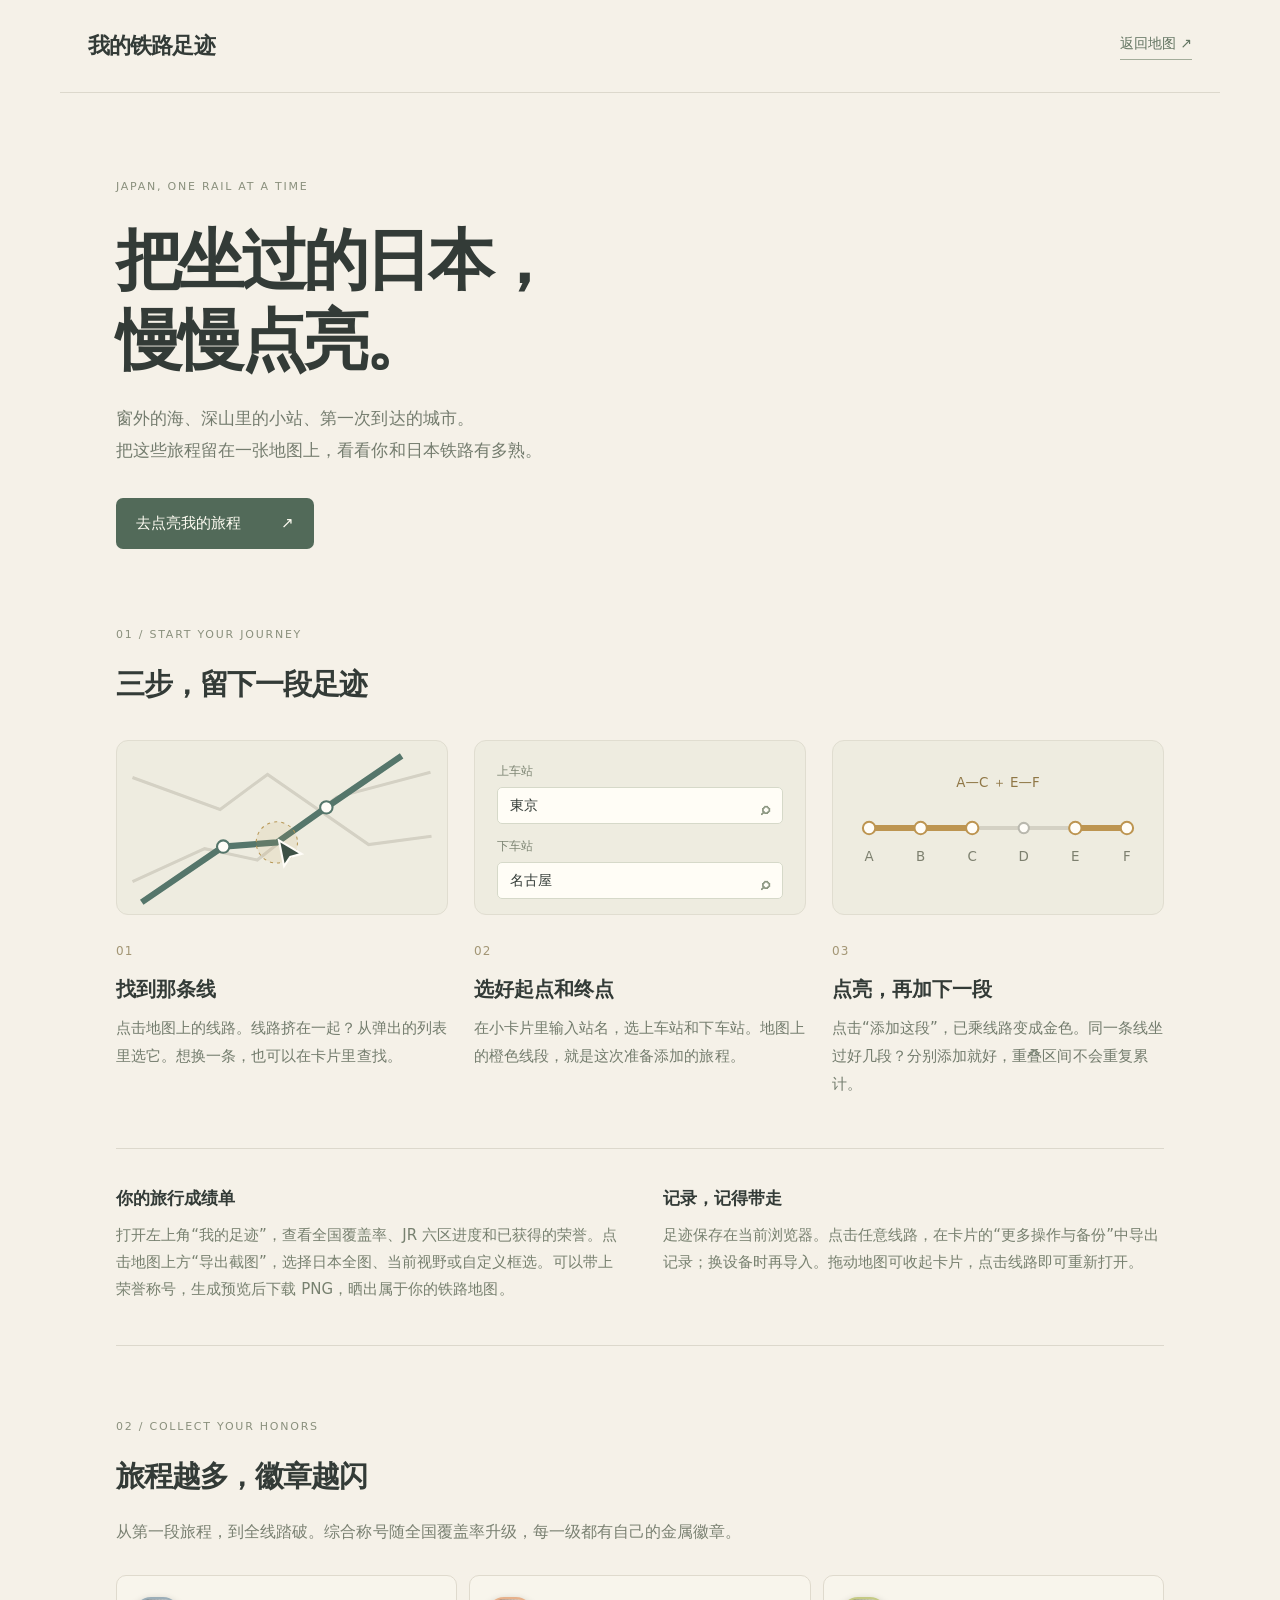
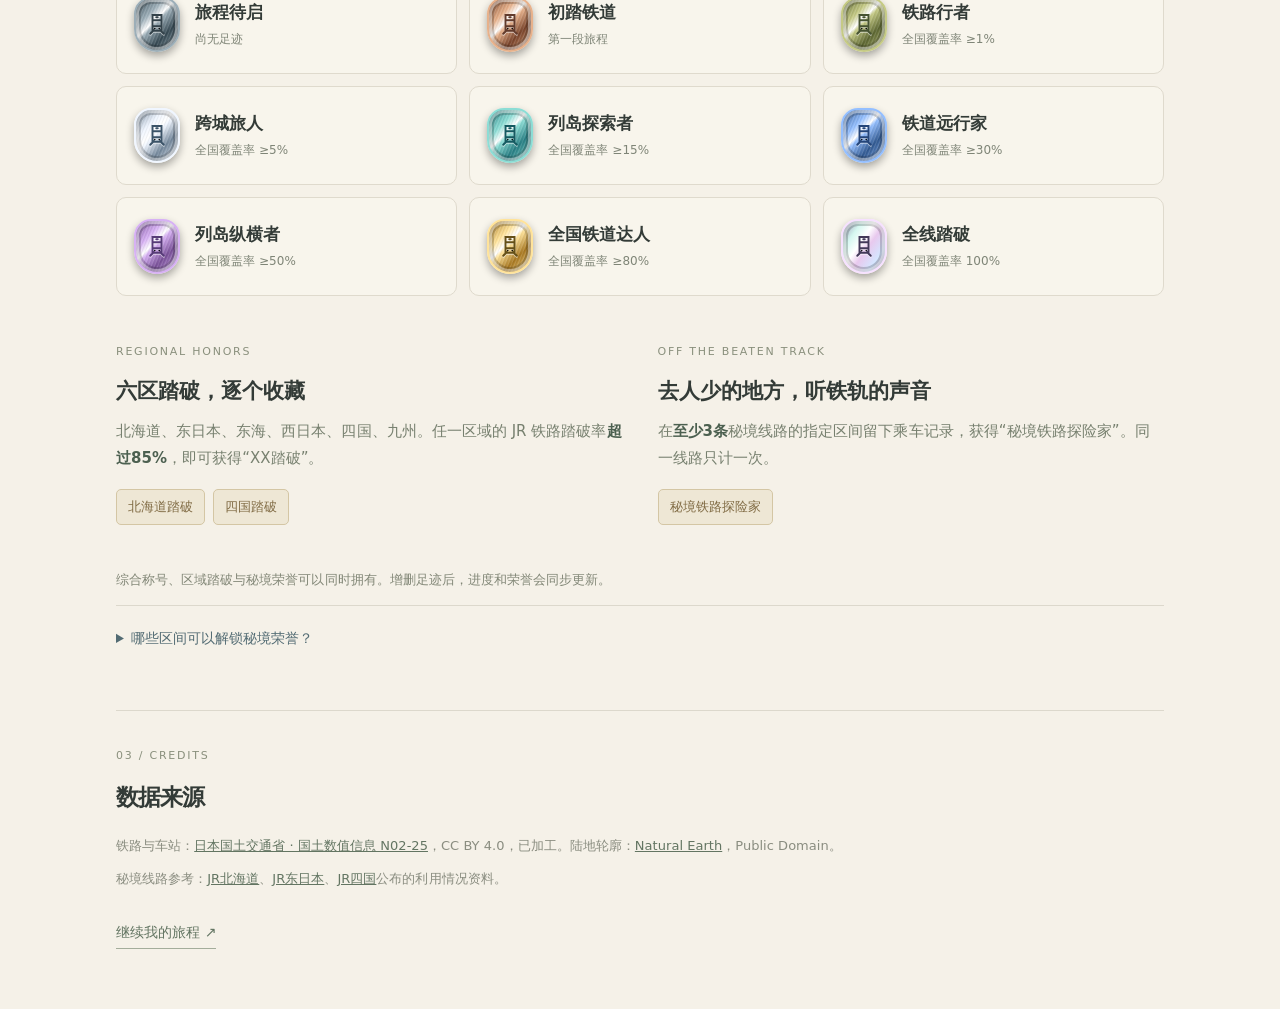
==== guide.html @ 33109a73 "Publish Japan Rail Atlas for GitHub Pages" ====
<!doctype html><html lang="zh-CN"><head><meta http-equiv="Content-Security-Policy" content="default-src 'self'; script-src 'self'; style-src 'self' 'unsafe-inline'; img-src 'self' data: blob:; connect-src 'self'; object-src 'none'; base-uri 'self'; form-action 'none'"><meta name="referrer" content="strict-origin-when-cross-origin"><meta charset="utf-8"><meta name="viewport" content="width=device-width,initial-scale=1"><meta name="description" content="点亮日本铁路旅程，收藏自己的铁路足迹与旅行荣誉。"><title>操作指南 · 我的铁路足迹</title><link rel="stylesheet" href="style.css"><link rel="stylesheet" href="honors.css"><link rel="stylesheet" href="guide.css"><link rel="stylesheet" href="polish.css"></head><body>
<header><a class="guide-brand" href="index.html">我的铁路足迹</a><a class="back-map" href="index.html">返回地图 ↗</a></header>
<main><section class="intro"><span class="eyebrow">JAPAN, ONE RAIL AT A TIME</span><h1>把坐过的日本，<br>慢慢点亮。</h1><p>窗外的海、深山里的小站、第一次到达的城市。<br>把这些旅程留在一张地图上，看看你和日本铁路有多熟。</p><a class="start-link" href="index.html">去点亮我的旅程 <span>↗</span></a></section>
<section class="steps-section" aria-labelledby="steps-title"><div class="section-heading"><span>01 / START YOUR JOURNEY</span><h2 id="steps-title">三步，留下一段足迹</h2></div><div class="steps">
<article><div class="diagram"><svg viewBox="0 0 320 165" role="img" aria-label="点击地图上的线路示意"><path d="M15 135L85 103 136 114 213 53 304 29M15 34L100 65 146 31 244 99 305 91" fill="none" stroke="#d4d1c4" stroke-width="3"/><path d="M24 155L103 101 155 97 203 63 276 13" fill="none" stroke="#55766b" stroke-width="6"/><g fill="#fffdf8" stroke="#55766b" stroke-width="2"><circle cx="103" cy="101" r="6"/><circle cx="203" cy="63" r="6"/></g><circle cx="155" cy="97" r="20" fill="#c5a05a20" stroke="#b79755" stroke-dasharray="3 4"/><path d="M157 95l5 25 6-9 11-3z" fill="#3d5146" stroke="#fffdf8" stroke-width="2"/></svg></div><span class="step-number">01</span><h3>找到那条线</h3><p>点击地图上的线路。线路挤在一起？从弹出的列表里选它。想换一条，也可以在卡片里查找。</p></article>
<article><div class="diagram station-demo"><span>上车站</span><div>東京 <b>⌕</b></div><span>下车站</span><div>名古屋 <b>⌕</b></div></div><span class="step-number">02</span><h3>选好起点和终点</h3><p>在小卡片里输入站名，选上车站和下车站。地图上的橙色线段，就是这次准备添加的旅程。</p></article>
<article><div class="diagram"><svg viewBox="0 0 320 165" role="img" aria-label="多个不连续区间可以分别点亮"><path d="M35 83H285" stroke="#d4d1c4" stroke-width="4"/><path d="M35 83H135M235 83H285" stroke="#bd9551" stroke-width="6"/><g fill="#fffdf8" stroke="#bd9551" stroke-width="2"><circle cx="35" cy="83" r="6"/><circle cx="85" cy="83" r="6"/><circle cx="135" cy="83" r="6"/><circle cx="235" cy="83" r="6"/><circle cx="285" cy="83" r="6"/></g><circle cx="185" cy="83" r="5" fill="#fffdf8" stroke="#b9b8ae" stroke-width="2"/><g fill="#7d806f" font-size="13" text-anchor="middle"><text x="35" y="115">A</text><text x="85" y="115">B</text><text x="135" y="115">C</text><text x="185" y="115">D</text><text x="235" y="115">E</text><text x="285" y="115">F</text></g><text x="160" y="43" text-anchor="middle" fill="#8f7746" font-size="13">A—C ＋ E—F</text></svg></div><span class="step-number">03</span><h3>点亮，再加下一段</h3><p>点击“添加这段”，已乘线路变成金色。同一条线坐过好几段？分别添加就好，重叠区间不会重复累计。</p></article>
</div></section>
<section class="tips"><div><h3>你的旅行成绩单</h3><p>打开左上角“我的足迹”，查看全国覆盖率、JR 六区进度和已获得的荣誉。点击地图上方“导出截图”，选择日本全图、当前视野或自定义框选。可以带上荣誉称号，生成预览后下载 PNG，晒出属于你的铁路地图。</p></div><div><h3>记录，记得带走</h3><p>足迹保存在当前浏览器。点击任意线路，在卡片的“更多操作与备份”中导出记录；换设备时再导入。拖动地图可收起卡片，点击线路即可重新打开。</p></div></section>
<section class="honors-section"><div class="section-heading"><span>02 / COLLECT YOUR HONORS</span><h2>旅程越多，徽章越闪</h2><p>从第一段旅程，到全线踏破。综合称号随全国覆盖率升级，每一级都有自己的金属徽章。</p></div><div id="honor-grid"></div><div class="extra-rules"><article><span class="small-label">REGIONAL HONORS</span><h3>六区踏破，逐个收藏</h3><p>北海道、东日本、东海、西日本、四国、九州。任一区域的 JR 铁路踏破率<strong>超过85%</strong>，即可获得“XX踏破”。</p><div class="example-badges"><span>北海道踏破</span><span>四国踏破</span></div></article><article><span class="small-label">OFF THE BEATEN TRACK</span><h3>去人少的地方，听铁轨的声音</h3><p>在<strong>至少3条</strong>秘境线路的指定区间留下乘车记录，获得“秘境铁路探险家”。同一线路只计一次。</p><div class="example-badges"><span>秘境铁路探险家</span></div></article></div><p class="honor-note">综合称号、区域踏破与秘境荣誉可以同时拥有。增删足迹后，进度和荣誉会同步更新。</p><details class="secret-guide"><summary>哪些区间可以解锁秘境荣誉？</summary><ul id="guide-secret-lines"></ul></details></section>
<footer><div class="section-heading"><span>03 / CREDITS</span><h2>数据来源</h2></div><p>铁路与车站：<a href="https://nlftp.mlit.go.jp/ksj/gml/datalist/KsjTmplt-N02-2025.html">日本国土交通省 · 国土数值信息 N02-25</a>，CC BY 4.0，已加工。陆地轮廓：<a href="https://www.naturalearthdata.com/">Natural Earth</a>，Public Domain。</p><p>秘境线路参考：<a href="https://www.jrhokkaido.co.jp/corporate/region/pdf/jyoukyou/transition.pdf">JR北海道</a>、<a href="https://www.jreast.co.jp/press/2025/20251027_ho01.pdf">JR东日本</a>、<a href="https://www.jr-shikoku.co.jp/04_company/disclose/pdf/average/2024.pdf">JR四国</a>公布的利用情况资料。</p><a class="back-map" href="index.html">继续我的旅程 ↗</a></footer></main><script src="secret-lines.js"></script><script src="honors.js"></script><script src="guide.js"></script></body></html>
---- style.css ----
[hidden]{display:none!important}*{box-sizing:border-box}body{margin:0;color:#173a43;background:#edf3f4;font:16px/1.55 system-ui,"Microsoft YaHei",sans-serif}header{padding:18px 26px;background:#103d49;color:white;display:flex;align-items:center;justify-content:space-between;gap:16px}h1{font-size:24px;font-weight:500;margin:4px 0}.brand{font-size:12px;letter-spacing:.14em;color:#c5dbde}.edition{font-size:14px;color:#c5dbde}main{display:grid;grid-template-columns:340px minmax(0,1fr)}aside{background:white;padding:22px;max-height:calc(100dvh - 145px);overflow:auto}h2{font-size:23px;margin:14px 0 4px}h3{font-size:17px}p{margin:8px 0;font-size:14px}label{display:block;font-size:14px;margin:14px 0 5px}select,input[type=search]{width:100%;font:inherit;padding:10px;border:1px solid #b8cbd0;border-radius:6px;background:white;color:inherit}button{font:inherit;font-size:14px;padding:10px 12px;cursor:pointer;border:1px solid #b8cbd0;border-radius:6px;background:white;color:#173a43}button:hover{background:#edf6f7}button:focus-visible,input:focus-visible,select:focus-visible{outline:3px solid #dd9c2e;outline-offset:2px}button:disabled{opacity:.45;cursor:default}.primary{background:#126a7b;color:white}.primary:hover{background:#0e5260}.actions{display:flex;flex-wrap:wrap;gap:7px}.stats{padding-bottom:20px;border-bottom:1px solid #d4e0e3;margin-bottom:20px}.stats>span{font-size:14px}.stats strong{display:block;font-size:46px;font-weight:500;letter-spacing:-.04em}.stats progress{display:block;width:100%;height:8px;accent-color:#b97a0c}.award{display:inline-block;background:#fff1d2;color:#6c4600;padding:5px 13px;margin:12px 0 0;border-radius:20px;font-weight:600}.muted,details{color:#526b73;font-size:14px}details{margin:14px 0}summary{cursor:pointer}.check{display:flex;align-items:center;gap:8px}.check input{width:18px;height:18px}#section-panel{border-left:3px solid #d4992b;padding-left:12px}.backup{border-top:1px solid #d4e0e3;margin-top:20px}#notice{color:#914300;overflow-wrap:anywhere}.map-area{min-width:0;background:#dfedf1;position:relative}.map-area nav{display:flex;gap:7px;padding:12px;flex-wrap:wrap}#mapwrap{height:calc(100dvh - 200px);min-height:470px;position:relative;overflow:hidden}svg{width:100%;height:100%;touch-action:none}#hover{position:absolute;top:5px;left:18px;right:18px;background:#fffffff0;padding:9px 12px;border-radius:6px;font-size:14px;pointer-events:none}.legend{position:absolute;bottom:12px;left:18px;right:18px;display:flex;gap:18px;background:#fffffff0;padding:8px 12px;font-size:14px;pointer-events:none}.gold{color:#a76800}.land{fill:#f6f8f4;stroke:#c0d2d1;stroke-width:.7}.route{fill:none;stroke:#527f84;stroke-width:1.3;vector-effect:non-scaling-stroke;pointer-events:none}.fast{stroke:#087a98;stroke-width:4}.core{fill:none;stroke:white;stroke-width:1.1;stroke-dasharray:5 4;vector-effect:non-scaling-stroke;pointer-events:none}.selected{fill:none;stroke:#046f87;stroke-width:4;vector-effect:non-scaling-stroke;pointer-events:none}.travel{fill:none;stroke:#d69a28;stroke-width:5;vector-effect:non-scaling-stroke;pointer-events:none}.hit,.section-hit{fill:none;stroke:transparent;stroke-width:12;vector-effect:non-scaling-stroke;cursor:pointer}.section-hit:hover{stroke:#e76a39;stroke-width:5}.station{fill:white;stroke:#126a7b;stroke-width:1.5}.station-label{font-size:12px;fill:#173a43;stroke:#f6f8f4;stroke-width:3;paint-order:stroke;pointer-events:none}footer{padding:12px 24px;font-size:12px}a{color:#086d85}#import-preview{background:#edf6f7;padding:10px;margin-top:10px}@media(max-width:760px){header{padding:14px;display:block}.edition{display:block}main{display:flex;flex-direction:column}.map-area{order:-1}#mapwrap{height:52dvh;min-height:330px}aside{max-height:none;padding:18px}.stats strong{font-size:38px}footer{padding:12px 18px}.legend{gap:10px;font-size:12px}}

/* Journey-focused release */
.route:not(.fast){stroke:#a9b1b6;stroke-width:1.6}.hit{stroke-width:24}.stats{background:linear-gradient(135deg,#103d49,#146376);color:#fff;padding:22px;border-radius:14px}.stats strong{font-size:64px;font-weight:850;line-height:1.15;letter-spacing:-.055em;margin:8px 0}.stats .award{font-size:26px;font-weight:850;background:#ffd16a;color:#493000;padding:8px 18px;border-radius:8px}.stats p,.stats details{color:#deedf0}.stats>span{font-weight:600}.stats details{font-size:13px}.journey{padding:15px 0;border-bottom:1px solid #d4e0e3;margin-bottom:16px}.journey h3{margin:4px 0}.journey-preview{fill:none;stroke:#ef7739;stroke-width:6;vector-effect:non-scaling-stroke;pointer-events:none}.city-layer{pointer-events:none}.city-label{font:600 12px system-ui;fill:#4a535a;stroke:#fff;stroke-width:3.5;paint-order:stroke}.city-dot{fill:#596d77;stroke:white;stroke-width:1}.city-leader{stroke:#758c97;stroke-width:.7;opacity:.65}#nearby{position:absolute;z-index:4;top:52px;left:18px;max-width:360px;max-height:270px;overflow:auto;padding:12px;background:#fff;border:1px solid #a8c0c8;border-radius:8px;box-shadow:0 5px 20px #173a4328}#nearby button{display:block;width:100%;text-align:left;margin:4px 0}#nearby p{margin:0 0 5px}.stats progress{margin:12px 0}@media(max-width:760px){.stats strong{font-size:58px}.stats .award{font-size:26px}} 

.legend span:first-child{color:#8c999f}.legend span:nth-child(2){color:#087a98}

#toggle-cities{margin-left:auto;white-space:nowrap}#toggle-cities[aria-pressed="false"]{background:#edf3f4;color:#60747b}.trip-row{padding:10px 0;border-bottom:1px solid #d4e0e3;display:flex;align-items:center;gap:8px}.trip-row .trip-preview{flex:1;text-align:left;border:0;background:#edf6f7}.trip-row .trip-remove{color:#8f3d1f}.trip-row small{display:block;font-size:12px}.trip-empty{color:#63777e;font-size:14px}#journey-list h4{margin:18px 0 5px;font-size:15px}

.hoverbar{position:absolute;top:5px;left:18px;right:18px;display:flex;align-items:center;gap:10px;background:#fffffff0;border-radius:6px;padding:6px 9px}.hoverbar #hover{position:static;flex:1;padding:0;background:none;min-width:0}.hoverbar button{flex-shrink:0;padding:6px 10px}input:disabled{opacity:.5}
---- honors.css ----
body{--rank-dark:#33424a;--rank-page:#edf1f3;--rank-light:#9caeb8;--rank-shade:#354852;background:var(--rank-page)}
header{background:var(--rank-dark)}.brand,.edition{color:#fff;opacity:.82}.map-area{background:var(--rank-page)}aside{background:linear-gradient(var(--rank-page),#fff 850px)}
.stats{background:linear-gradient(135deg,var(--rank-dark),#172832);border:1px solid var(--rank-shade);box-shadow:0 9px 24px #18313a18}.stats .award{background:none;color:white;padding:0;margin:0;font-size:24px;line-height:1.35;border-radius:0}.rank-heading{display:flex;align-items:center;gap:12px;margin:18px 0 12px}.rank-heading>div{min-width:0}.rank-heading small{display:block;color:#e8ecf1;margin-top:5px;font-size:11px;letter-spacing:.06em}
.rank-medal{flex:0 0 58px;width:58px;height:66px;display:grid;place-items:center;position:relative;color:var(--rank-dark);border:2px solid var(--rank-light);border-radius:17px 17px 23px 23px;background:repeating-linear-gradient(112deg,#ffffff00 0px,#ffffff22 1px,#0000000d 2px,#ffffff00 3px),linear-gradient(135deg,var(--rank-shade) 0%,var(--rank-light) 30%,#fff 43%,var(--rank-light) 48%,var(--rank-shade) 70%,var(--rank-light) 100%);box-shadow:inset 0 0 0 3px #ffffff66,inset 0 0 0 5px #00000030,0 4px 8px #0005}.rank-medal svg{width:36px;height:36px;filter:drop-shadow(0 1px 0 #fff9)}[data-rank=complete] .rank-medal{background:linear-gradient(125deg,#938bad,#d5f7f0 25%,#fff 42%,#e8c9ee 56%,#d5e6ff 78%,#ba97b8)}
#extra-honors{display:flex;flex-wrap:wrap;gap:7px;margin:12px 0}.extra-honor{font-size:13px;font-weight:750;padding:5px 9px;border-radius:6px;border:1px solid #ffe7ac;background:#fff0cb;color:#584119;box-shadow:inset 0 1px #fff}.regional{border-bottom:1px solid #d4e0e3;padding-bottom:18px;margin-bottom:22px}.regional h3{margin:0 0 4px}.regional>p{font-size:12px;color:#536971}#region-progress{display:grid;grid-template-columns:repeat(2,minmax(0,1fr));gap:8px;margin:12px 0}.region-card{padding:10px 8px;border:1px solid #cbd7dc;background:#ffffffd9;border-radius:8px}.region-card>div{display:flex;justify-content:space-between;gap:3px;font-size:12px}.region-card b{color:var(--rank-dark);font-variant-numeric:tabular-nums}.region-card progress{display:block;width:100%;height:6px;margin:7px 0;accent-color:var(--rank-dark)}.region-card small{display:block;font-size:10px;color:#566971}.region-card.unlocked{border-color:#b68a34;background:#fff7df}#secret-progress{font-weight:700;color:var(--rank-dark);font-size:13px}#secret-lines{padding-left:20px;font-size:13px}.regional details{font-size:12px}.regional details p{font-size:12px}.rank-gallery-link{color:#edf5ff;font-size:12px}
---- guide.css ----
:root{--paper:#f5f1e8;--ink:#343c38;--muted:#767c73}*{box-sizing:border-box}body{background:var(--paper);color:var(--ink);font-family:Inter,"PingFang SC","Microsoft YaHei",system-ui,sans-serif;line-height:1.8}header{background:none;color:var(--ink);max-width:1160px;margin:auto;padding:26px 28px;border-bottom:1px solid #dcd8cc}.guide-brand{font-size:22px;font-weight:850;letter-spacing:-.04em;color:var(--ink);text-decoration:none}.back-map{color:#637562;font-size:14px;text-decoration:none;border-bottom:1px solid #a4ad9b;padding-bottom:3px}main{display:block;max-width:1104px;margin:0 auto;padding:0 28px}.intro{padding:78px 0 70px}.eyebrow,.section-heading>span,.small-label{font-size:11px;letter-spacing:.16em;color:#8a907d}.intro h1{font-size:clamp(38px,5.5vw,66px);font-weight:850;line-height:1.2;letter-spacing:-.055em;margin:22px 0}.intro p{font-size:17px;line-height:1.9;color:#747c6e}.start-link{display:inline-flex;gap:40px;padding:12px 20px;background:#526a59;color:#fffdf3;text-decoration:none;font-size:15px;border-radius:7px;margin-top:24px}.section-heading h2{font-size:29px;letter-spacing:-.04em;font-weight:750;margin:10px 0 16px}.section-heading p{font-size:16px;color:#7a8172;max-width:700px}.steps{display:grid;grid-template-columns:repeat(3,minmax(0,1fr));gap:26px}.steps article{min-width:0}.diagram{height:175px;background:#eeece0;border:1px solid #e0ddd0;border-radius:12px;overflow:hidden;margin:14px 0 21px}.diagram svg{width:100%;height:100%;touch-action:auto}.station-demo{padding:15px 22px}.station-demo>span{font-size:12px;color:#7d8573}.station-demo>div{font-size:14px;background:#fffdf6;border:1px solid #d6d9c9;padding:5px 12px;border-radius:5px;margin:2px 0 7px}.station-demo b{float:right;font-size:17px;color:#8b9680}.step-number{font-size:12px;letter-spacing:.1em;color:#a39675}.steps h3{font-size:20px;margin:6px 0;font-weight:700}.steps p{font-size:15px;line-height:1.85;color:#737c6d}.tips{display:grid;grid-template-columns:1fr 1fr;gap:45px;padding:34px 0;margin:42px 0 65px;border-top:1px solid #dcd8cc;border-bottom:1px solid #dcd8cc}.tips h3{font-size:17px;margin:0}.tips p{font-size:15px;color:#77806f}.honors-section{padding-bottom:45px}#honor-grid{display:grid;grid-template-columns:repeat(3,minmax(0,1fr));gap:12px;margin:28px 0}.honor-tile{padding:21px 17px;border:1px solid #dfdacd;border-radius:10px;background:#fffdf640;display:flex;gap:15px;align-items:center}.honor-tile h3{font-size:17px;line-height:1.3;margin:0 0 7px;font-weight:700}.honor-tile p{font-size:12px;line-height:1.5;color:#7f8577;margin:0}.honor-tile .rank-medal{width:46px;height:55px;flex-basis:46px}.honor-tile .rank-medal svg{width:30px;height:30px}.extra-rules{display:grid;grid-template-columns:1fr 1fr;gap:35px;margin-top:40px}.extra-rules h3{font-size:21px;margin:8px 0}.extra-rules p{font-size:15px;color:#77806f}.extra-rules strong{font-weight:750;color:#4c6050}.example-badges{display:flex;gap:8px;margin:17px 0}.example-badges span{font-size:13px;padding:5px 11px;background:#eee7d5;border:1px solid #d4c6a4;color:#806b44;border-radius:5px}.honor-note{color:#828777;font-size:13px;margin-top:26px}.secret-guide{border-top:1px solid #dcd8cc;padding-top:20px;font-size:14px}.secret-guide li{margin:12px 0;font-size:14px}.secret-guide small{display:block;color:#7b8274;font-size:13px}footer{border-top:1px solid #dcd8cc;padding:34px 0 60px}footer .section-heading h2{font-size:23px}footer p{font-size:13px;color:#8a8d80;line-height:1.9}footer a{color:#637562}footer>.back-map{display:inline-block;margin-top:20px}@media(max-width:800px){#honor-grid{grid-template-columns:repeat(2,minmax(0,1fr))}.steps{gap:16px}.steps h3{font-size:18px}.diagram{height:150px}.station-demo{padding:8px 16px}}@media(max-width:600px){header{display:flex;padding:18px 20px;gap:10px}.guide-brand{font-size:19px}main{padding:0 20px}.intro{padding:48px 0}.intro p{font-size:16px}.steps{grid-template-columns:1fr;gap:28px}.diagram{height:180px;max-width:360px}.station-demo{padding:14px 26px}.section-heading h2{font-size:25px}.tips,.extra-rules{grid-template-columns:1fr;gap:22px}.tips{margin:36px 0 46px}#honor-grid{gap:8px}.honor-tile{padding:15px 10px;gap:9px;flex-direction:column;align-items:flex-start}.honor-tile h3{font-size:16px}.honor-tile p{font-size:12px}.extra-rules h3{font-size:20px}}
---- polish.css ----
/* ============================================================
   polish.css — 视觉精修与微交互层
   叠加于 atelier.css / export.css 之后，不改变既有结构，
   只做：设计令牌统一、动效手感、无障碍焦点、优雅降级。
   ============================================================ */

:root {
  /* 精修后的暖纸调色板（在原有基础上收敛对比与温度） */
  --paper: #f5f1e8;
  --paper-soft: #faf7f0;
  --surface: #fffcf5;
  --ink: #333b37;
  --ink-strong: #232a27;
  --muted: #767c73;
  --muted-soft: #969b8f;
  --line: #e2ddd1;
  --line-soft: #ebe6da;
  --moss: #526a59;
  --moss-deep: #3c5544;
  --moss-tint: #eef2ea;
  --gold: #b79755;
  --gold-soft: #d9c08a;
  --gold-ink: #6c4b1c;
  --shinkansen: #4d7d86;
  --jr: #5a7f6d;

  /* 动效节奏 */
  --ease-out: cubic-bezier(.22, .61, .36, 1);
  --ease-spring: cubic-bezier(.34, 1.56, .64, 1);
  --dur-fast: 140ms;
  --dur-med: 260ms;
  --dur-slow: 460ms;

  /* 阴影层级 */
  --shadow-1: 0 1px 2px rgba(60, 58, 37, .06);
  --shadow-2: 0 4px 14px rgba(60, 58, 37, .08);
  --shadow-3: 0 14px 40px rgba(60, 58, 37, .14);
  --shadow-4: 0 22px 70px rgba(60, 58, 37, .20);
}

/* ---------- 基底 ---------- */
html { -webkit-font-smoothing: antialiased; text-rendering: optimizeLegibility; }
body {
  font-variant-numeric: tabular-nums;
  letter-spacing: .002em;
}

/* ---------- 顶栏 ---------- */
header.atlas-header {
  background: linear-gradient(180deg, rgba(245, 241, 232, .92), rgba(245, 241, 232, .72));
  backdrop-filter: saturate(1.1) blur(10px);
  -webkit-backdrop-filter: saturate(1.1) blur(10px);
  position: relative;
  z-index: 20;
}

/* ---------- 按钮手感 ---------- */
.map-area nav button,
.drawer-toggle,
.guide-link,
.line-card button,
#export-dialog button,
.region-card,
.hoverbar button,
#nearby button {
  transition:
    transform var(--dur-fast) var(--ease-out),
    background-color var(--dur-fast) var(--ease-out),
    border-color var(--dur-fast) var(--ease-out),
    box-shadow var(--dur-med) var(--ease-out),
    color var(--dur-fast) var(--ease-out);
  will-change: transform;
}

.map-area nav button:hover,
.hoverbar button:hover,
#nearby button:hover {
  transform: translateY(-1px);
  box-shadow: var(--shadow-2);
}
.map-area nav button:active,
.hoverbar button:active,
#nearby button:active,
.line-card button:active,
#export-dialog button:active,
.drawer-toggle:active {
  transform: translateY(0) scale(.97);
  transition-duration: 60ms;
}

/* 主操作按钮：柔和抬升 + 微光 */
.primary {
  position: relative;
  box-shadow: inset 0 1px 0 rgba(255, 255, 255, .18), var(--shadow-1);
}
.primary:hover {
  transform: translateY(-1px);
  box-shadow: inset 0 1px 0 rgba(255, 255, 255, .2), var(--shadow-2);
}
.primary:active { transform: translateY(0) scale(.98); }

/* ---------- 焦点态（键盘可达） ---------- */
button:focus-visible,
input:focus-visible,
select:focus-visible,
a:focus-visible,
summary:focus-visible,
svg:focus-visible {
  outline: 2px solid var(--gold);
  outline-offset: 2px;
  border-radius: 6px;
}

/* ---------- 覆盖率数字 ---------- */
.stats strong {
  letter-spacing: -.065em;
  background: linear-gradient(180deg, var(--ink-strong) 0%, #4a524c 100%);
  -webkit-background-clip: text;
  background-clip: text;
  -webkit-text-fill-color: transparent;
}

/* 进度条：平滑增长 + 端点圆润 + 柔和光晕 */
.stats progress {
  height: 6px;
  border-radius: 999px;
  overflow: hidden;
  appearance: none;
  -webkit-appearance: none;
  border: 0;
  background: #e7e2d5;
}
.stats progress::-webkit-progress-bar { background: #e7e2d5; border-radius: 999px; }
.stats progress::-webkit-progress-value {
  background: linear-gradient(90deg, var(--moss), var(--shinkansen));
  border-radius: 999px;
  transition: width var(--dur-slow) var(--ease-out);
  box-shadow: 0 0 10px rgba(82, 106, 89, .35);
}
.stats progress::-moz-progress-bar {
  background: linear-gradient(90deg, var(--moss), var(--shinkansen));
  border-radius: 999px;
  transition: width var(--dur-slow) var(--ease-out);
}

/* ---------- 徽章光泽扫过 ---------- */
.rank-medal {
  position: relative;
  overflow: hidden;
  isolation: isolate;
}
.rank-medal::after {
  content: "";
  position: absolute;
  inset: -40%;
  background: linear-gradient(115deg, transparent 40%, rgba(255, 255, 255, .55) 50%, transparent 60%);
  transform: translateX(-120%);
  animation: medal-shine 4.2s var(--ease-out) infinite;
  mix-blend-mode: screen;
  pointer-events: none;
}
@keyframes medal-shine {
  0% { transform: translateX(-120%); }
  55%, 100% { transform: translateX(120%); }
}

/* 地区卡片：悬停抬升 */
.region-card {
  border-radius: 12px;
  cursor: default;
}
.region-card:hover {
  transform: translateY(-2px);
  box-shadow: var(--shadow-2);
  border-color: var(--gold-soft);
}
.region-card progress {
  height: 5px;
  border-radius: 999px;
  overflow: hidden;
  appearance: none;
  -webkit-appearance: none;
  border: 0;
  background: #e7e2d5;
}
.region-card progress::-webkit-progress-value { background: var(--moss); border-radius: 999px; transition: width var(--dur-slow) var(--ease-out); }
.region-card.unlocked progress::-webkit-progress-value { background: var(--gold); }

/* 附加荣誉徽章：轻微浮现 */
.extra-honor {
  transition: transform var(--dur-fast) var(--ease-spring), box-shadow var(--dur-med) var(--ease-out);
  animation: honor-pop var(--dur-slow) var(--ease-spring) both;
}
.extra-honor:hover { transform: translateY(-1px); box-shadow: var(--shadow-2); }
@keyframes honor-pop {
  from { opacity: 0; transform: translateY(6px) scale(.92); }
  to { opacity: 1; transform: translateY(0) scale(1); }
}

/* ---------- 地图 ---------- */
#mapwrap { position: relative; }
.land {
  fill: #faf8f1;
  transition: fill var(--dur-slow) var(--ease-out);
}
/* 悬停线路：可拾取时轻微加亮 */
#map.is-pickable .route:not(.fast) { transition: stroke-width var(--dur-fast) var(--ease-out), opacity var(--dur-fast); }
.route.selected {
  stroke: var(--moss);
  filter: drop-shadow(0 0 4px rgba(82, 106, 89, .35));
}
/* 已走过线路：柔和金色光晕 */
path.travel {
  stroke: #c29a4e;
  filter: drop-shadow(0 0 3px rgba(194, 154, 78, .45));
}
.station-label { font-weight: 600; }
.station { filter: drop-shadow(0 0 2px rgba(51, 59, 55, .5)); }

/* 拖拽手感 */
#map { cursor: grab; }
#map.is-dragging { cursor: grabbing; }

/* ---------- 线路卡片入场 ---------- */
.line-card:not([hidden]),
#nearby:not([hidden]) {
  animation: card-in var(--dur-med) var(--ease-spring) both;
  transform-origin: top center;
}
@keyframes card-in {
  from { opacity: 0; transform: translateY(10px) scale(.98); }
  to { opacity: 1; transform: translateY(0) scale(1); }
}

/* 卡片关闭按钮微交互 */
.card-heading button,
.drawer-heading button,
.export-heading button {
  border-radius: 8px;
}
.card-heading button:hover,
.drawer-heading button:hover,
.export-heading button:hover {
  background: rgba(82, 106, 89, .1);
  transform: rotate(90deg);
}

/* ---------- 侧边抽屉入场 ---------- */
aside#sidebar:not([hidden]) {
  animation: drawer-in var(--dur-med) var(--ease-out) both;
}
@keyframes drawer-in {
  from { opacity: 0; transform: translateX(-18px); }
  to { opacity: 1; transform: translateX(0); }
}

/* ---------- 对话框 ---------- */
#export-dialog[open] {
  animation: dialog-in var(--dur-med) var(--ease-spring) both;
}
@keyframes dialog-in {
  from { opacity: 0; transform: translateY(16px) scale(.97); }
  to { opacity: 1; transform: translateY(0) scale(1); }
}
#export-dialog::backdrop {
  background: rgba(41, 47, 34, .4);
  backdrop-filter: blur(4px);
  -webkit-backdrop-filter: blur(4px);
  animation: fade-in var(--dur-med) both;
}
@keyframes fade-in { from { opacity: 0; } to { opacity: 1; } }

/* ---------- 旅程行 ---------- */
.trip-row { transition: background var(--dur-fast) var(--ease-out); border-radius: 8px; padding: 8px; }
.trip-row:hover { background: var(--moss-tint); }
.trip-preview { transition: transform var(--dur-fast) var(--ease-out); }
.trip-preview:active { transform: scale(.99); }

/* ---------- 悬停提示条 ---------- */
.hoverbar #hover {
  transition: color var(--dur-fast) var(--ease-out), font-weight var(--dur-fast);
}

/* ---------- 图例 ---------- */
.legend span { transition: opacity var(--dur-fast); }

/* ---------- 尊重系统减弱动效偏好 ---------- */
@media (prefers-reduced-motion: reduce) {
  *, *::before, *::after {
    animation-duration: .01ms !important;
    animation-iteration-count: 1 !important;
    transition-duration: .01ms !important;
  }
  .rank-medal::after { display: none; }
}

/* ---------- 移动端：触控目标与手感 ---------- */
@media (max-width: 600px) {
  .map-area nav button { min-height: 40px; }
  .line-card:not([hidden]) { animation-duration: var(--dur-fast); }
}
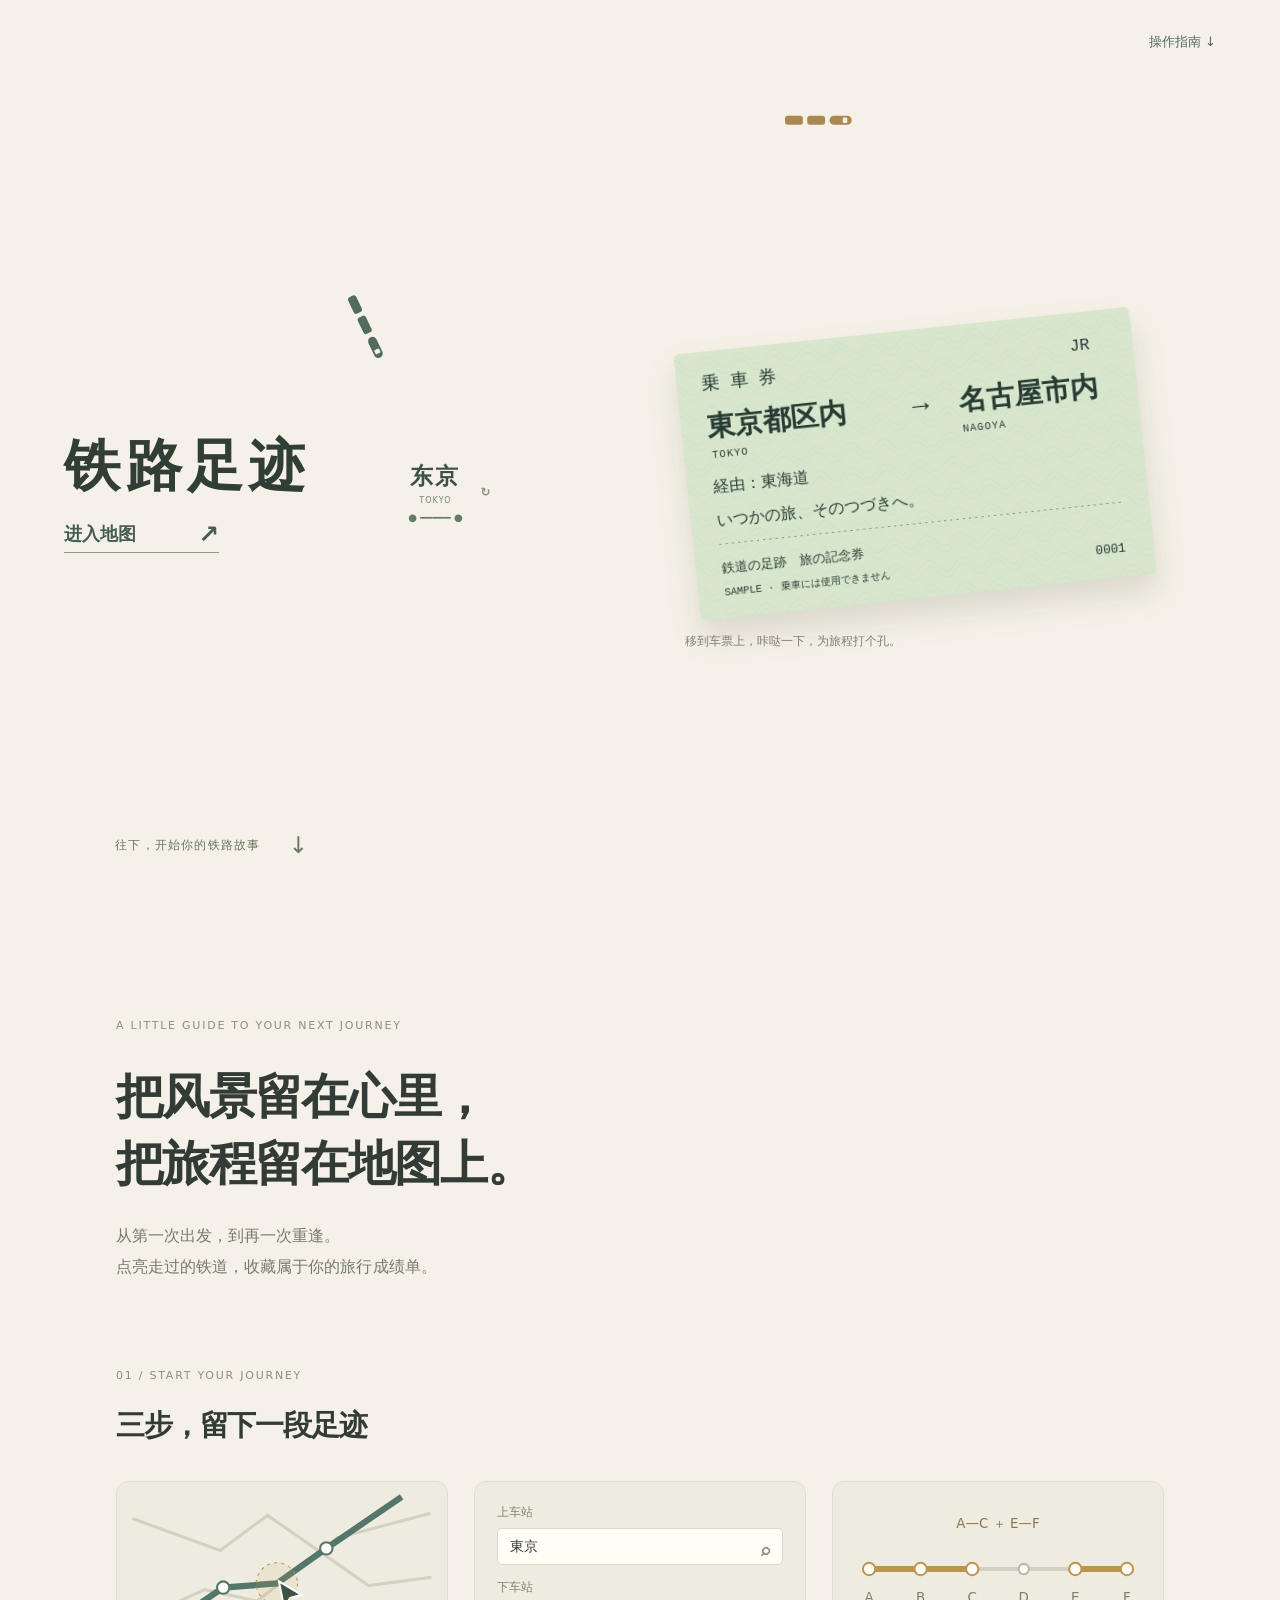
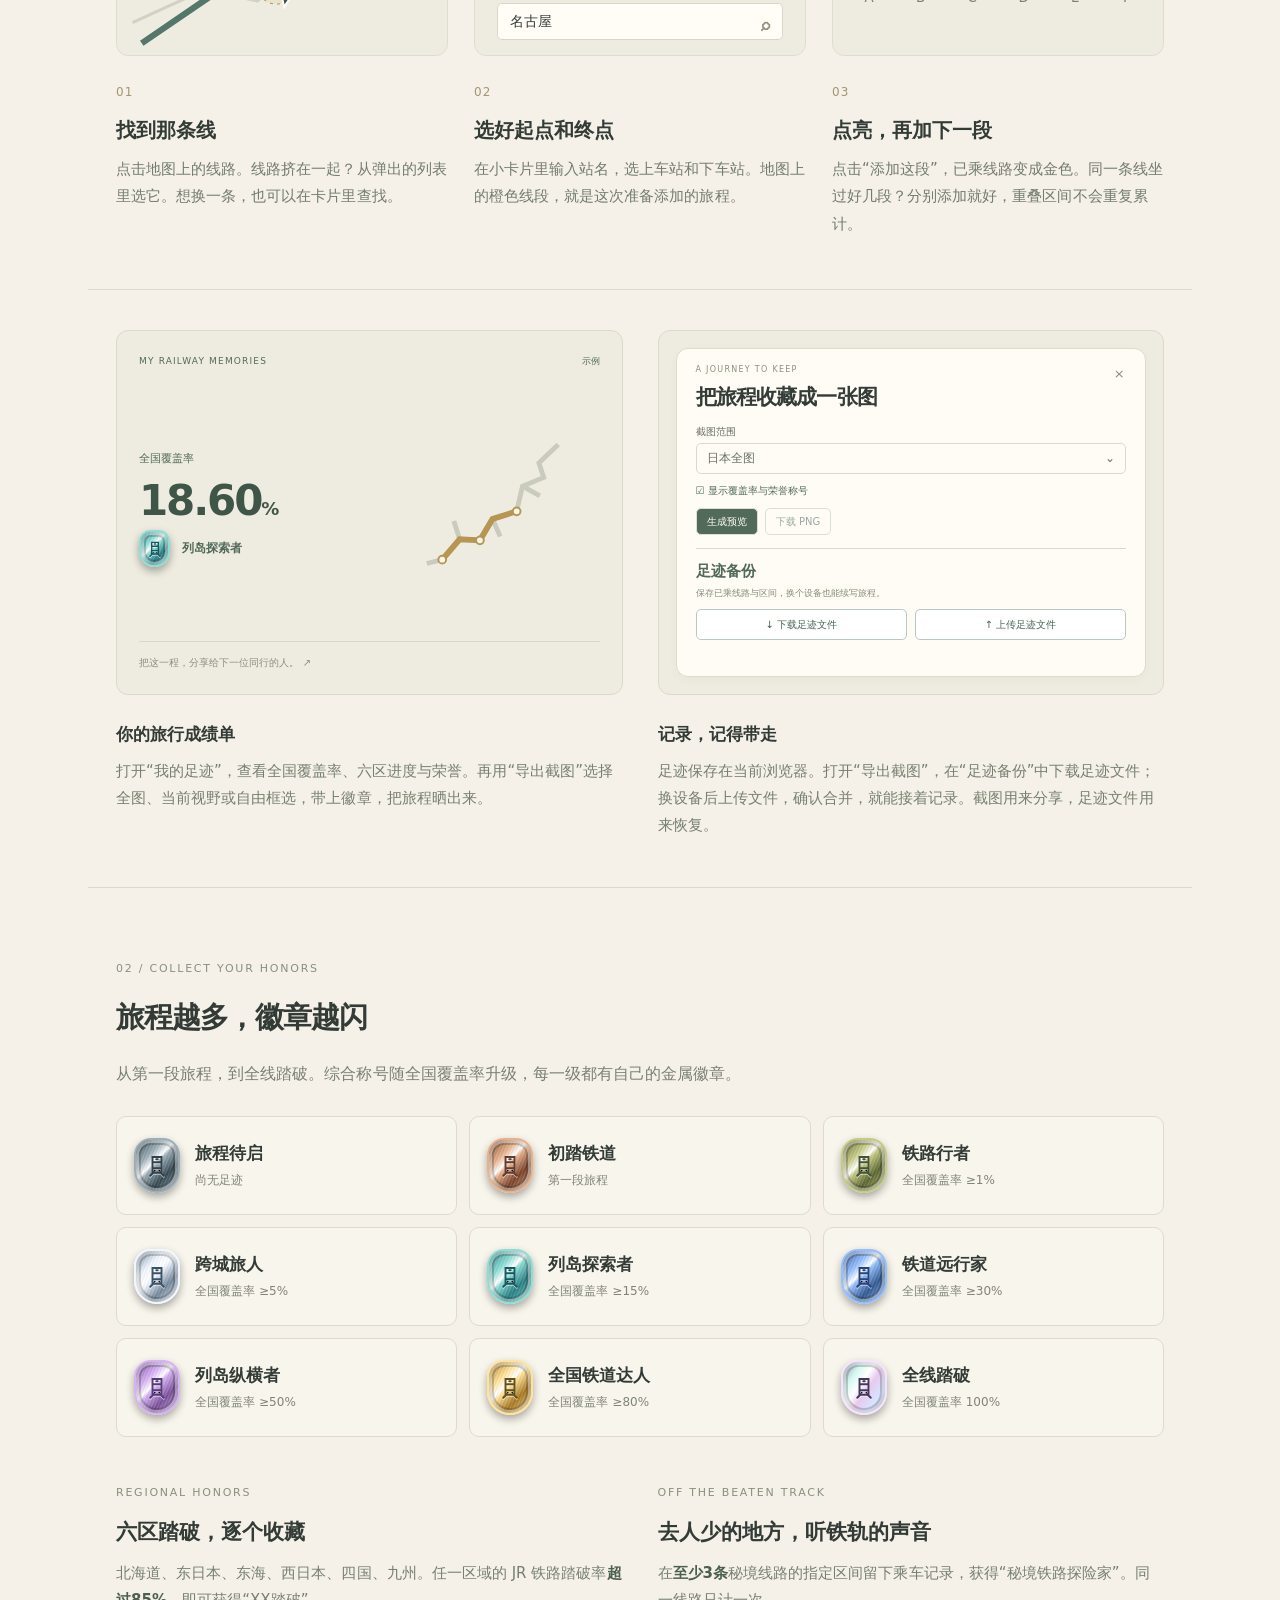
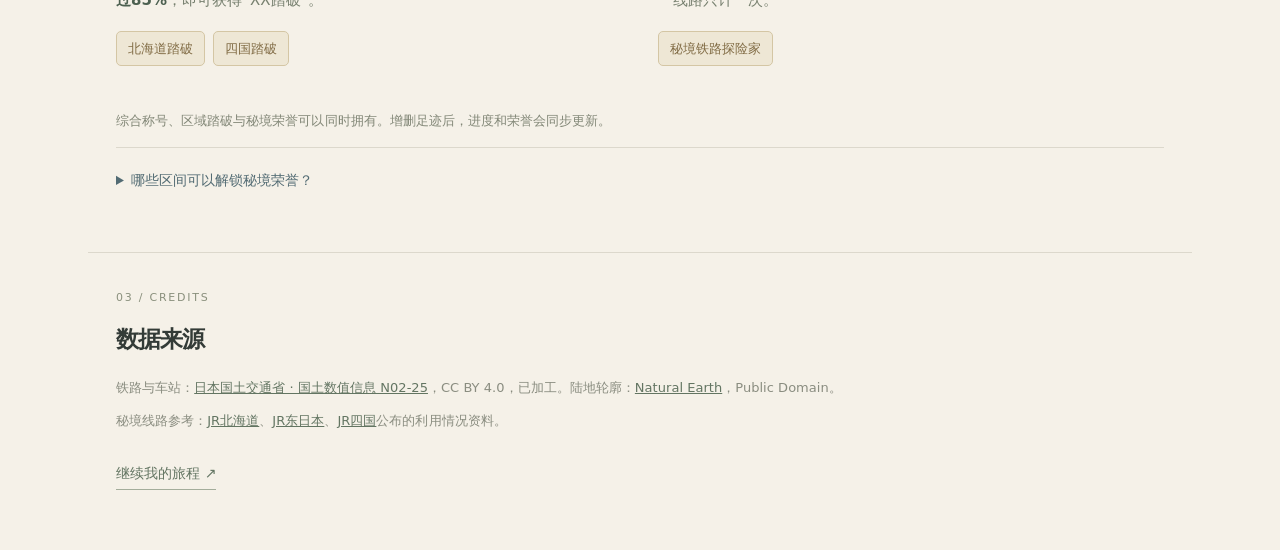
==== commit 8c56c78f: "Add files via upload" ====
--- a/guide.html
+++ b/guide.html
@@ -1,11 +1,22 @@
-<!doctype html><html lang="zh-CN"><head><meta http-equiv="Content-Security-Policy" content="default-src 'self'; script-src 'self'; style-src 'self' 'unsafe-inline'; img-src 'self' data: blob:; connect-src 'self'; object-src 'none'; base-uri 'self'; form-action 'none'"><meta name="referrer" content="strict-origin-when-cross-origin"><meta charset="utf-8"><meta name="viewport" content="width=device-width,initial-scale=1"><meta name="description" content="点亮日本铁路旅程，收藏自己的铁路足迹与旅行荣誉。"><title>操作指南 · 我的铁路足迹</title><link rel="stylesheet" href="style.css"><link rel="stylesheet" href="honors.css"><link rel="stylesheet" href="guide.css"><link rel="stylesheet" href="polish.css"></head><body>
-<header><a class="guide-brand" href="index.html">我的铁路足迹</a><a class="back-map" href="index.html">返回地图 ↗</a></header>
-<main><section class="intro"><span class="eyebrow">JAPAN, ONE RAIL AT A TIME</span><h1>把坐过的日本，<br>慢慢点亮。</h1><p>窗外的海、深山里的小站、第一次到达的城市。<br>把这些旅程留在一张地图上，看看你和日本铁路有多熟。</p><a class="start-link" href="index.html">去点亮我的旅程 <span>↗</span></a></section>
-<section class="steps-section" aria-labelledby="steps-title"><div class="section-heading"><span>01 / START YOUR JOURNEY</span><h2 id="steps-title">三步，留下一段足迹</h2></div><div class="steps">
+<!doctype html><html lang="zh-CN"><head><meta http-equiv="Content-Security-Policy" content="default-src 'self'; script-src 'self'; style-src 'self' 'unsafe-inline'; img-src 'self' data: blob:; connect-src 'self'; object-src 'none'; base-uri 'self'; form-action 'none'"><meta name="referrer" content="strict-origin-when-cross-origin"><meta charset="utf-8"><meta name="viewport" content="width=device-width,initial-scale=1"><meta name="description" content="点亮日本铁路旅程，收藏自己的铁路足迹与旅行荣誉。"><title>铁路足迹 · 留下你的日本铁路旅程</title><link rel="stylesheet" href="style.css"><link rel="stylesheet" href="honors.css"><link rel="stylesheet" href="guide.css"><link rel="stylesheet" href="polish.css"><link rel="stylesheet" href="cover.css"></head><body class="cover-page">
+<a class="skip-cover" href="#instructions">跳至操作指南</a>
+<header class="cover-nav"><a href="#instructions">操作指南 ↓</a></header>
+<main><section class="cover" aria-labelledby="cover-title">
+<svg class="rail-network" viewBox="0 0 1440 900" preserveAspectRatio="none" aria-hidden="true"><defs><path id="track-a" d="M-40 40H270Q300 40 315 70L685 830Q700 860 730 860H1480"/><path id="track-b" d="M-40 860H270Q300 860 315 830L685 70Q700 40 730 40H1480"/></defs><g class="track track-green"><use href="#track-a"/></g><g class="track track-gold"><use href="#track-b"/></g><g class="cover-train" fill="#526c5a" stroke="#f5f1e8" stroke-width="2"><rect x="-43" y="-6" width="22" height="12" rx="4"/><rect x="-18" y="-6" width="22" height="12" rx="4"/><rect x="7" y="-6" width="27" height="12" rx="6"/><rect x="23" y="-3" width="5" height="6" rx="1" fill="#f5f1e8" stroke="none"/><animateMotion dur="24s" begin="-4s" repeatCount="indefinite" rotate="auto"><mpath href="#track-a"/></animateMotion></g><g class="cover-train" fill="#aa8851" stroke="#f5f1e8" stroke-width="2"><rect x="-43" y="-6" width="22" height="12" rx="4"/><rect x="-18" y="-6" width="22" height="12" rx="4"/><rect x="7" y="-6" width="27" height="12" rx="6"/><rect x="23" y="-3" width="5" height="6" rx="1" fill="#f5f1e8" stroke="none"/><animateMotion dur="29s" begin="-18s" repeatCount="indefinite" rotate="auto"><mpath href="#track-b"/></animateMotion></g></svg><button class="crossing-station" id="crossing-station" title="点击切换站名" aria-label="当前站名：东京，点击切换"><span class="station-sign"><span id="crossing-name" aria-live="polite">东京</span><small id="station-roman">TOKYO</small><span class="station-platform" aria-hidden="true">● ━━━━━ ●</span></span><span class="station-switch" aria-hidden="true">↻</span></button>
+<div class="cover-copy"><h1 id="cover-title">铁路足迹</h1><a class="enter-map" href="map.html">进入地图 <span>↗</span></a></div>
+<div class="ticket-scene">
+<button class="souvenir-ticket" id="punch-ticket" aria-label="给纪念车票打孔" aria-describedby="ticket-hint">
+<svg viewBox="0 0 440 258" role="img" aria-label="JR 纸质乘车券风格纪念票，东京至名古屋">
+<defs><pattern id="ticket-pattern" width="32" height="24" patternUnits="userSpaceOnUse"><path d="M-8 12Q0 0 8 12T24 12T40 12M-8 18Q0 6 8 18T24 18T40 18" fill="none" stroke="#739c8620" stroke-width=".8"/></pattern><mask id="ticket-cut"><rect width="440" height="258" fill="white"/><g id="ticket-holes"></g></mask></defs>
+<g mask="url(#ticket-cut)"><rect x="1" y="1" width="438" height="256" rx="5" fill="#d9e6ce"/><rect x="1" y="1" width="438" height="256" rx="5" fill="url(#ticket-pattern)"/>
+<g fill="#283b33" font-family="'MS Gothic','Yu Gothic',monospace"><text x="25" y="37" font-size="17">乗 車 券</text><text x="398" y="37" font-size="16" text-anchor="end">JR</text><text x="26" y="82" font-size="27" font-weight="700" id="ticket-from">東京都区内</text><text x="223" y="82" font-size="27">→</text><text x="268" y="82" font-size="27" font-weight="700" id="ticket-to">名古屋市内</text><text x="28" y="103" font-size="10" letter-spacing="1" id="ticket-from-en">TOKYO</text><text x="269" y="103" font-size="10" letter-spacing="1" id="ticket-to-en">NAGOYA</text><text x="26" y="136" font-size="15" id="ticket-via">経由：東海道</text><text x="26" y="168" font-size="15">いつかの旅、そのつづきへ。</text><path d="M26 186H414" stroke="#7c9278" stroke-dasharray="2 4"/><text x="26" y="213" font-size="12">鉄道の足跡　旅の記念券</text><text x="26" y="235" font-size="10">SAMPLE · 乗車には使用できません</text><text x="412" y="233" text-anchor="end" font-size="12">0001</text></g></g><g id="punch-rims" fill="none" stroke="#53604b" stroke-width="2.5"></g></svg></button>
+<p id="ticket-hint">移到车票上，咔哒一下，为旅程打个孔。</p><span id="punch-status" class="sr-only" role="status" aria-live="polite"></span><button id="reset-ticket" class="reset-ticket" hidden>换一张车票 ↺</button></div>
+<a class="scroll-guide" href="#instructions"><span>往下，开始你的铁路故事</span><b>↓</b></a>
+</section><section class="intro" id="instructions"><span class="eyebrow">A LITTLE GUIDE TO YOUR NEXT JOURNEY</span><h2>把风景留在心里，<br>把旅程留在地图上。</h2><p>从第一次出发，到再一次重逢。<br>点亮走过的铁道，收藏属于你的旅行成绩单。</p></section><section class="steps-section" aria-labelledby="steps-title"><div class="section-heading"><span>01 / START YOUR JOURNEY</span><h2 id="steps-title">三步，留下一段足迹</h2></div><div class="steps">
 <article><div class="diagram"><svg viewBox="0 0 320 165" role="img" aria-label="点击地图上的线路示意"><path d="M15 135L85 103 136 114 213 53 304 29M15 34L100 65 146 31 244 99 305 91" fill="none" stroke="#d4d1c4" stroke-width="3"/><path d="M24 155L103 101 155 97 203 63 276 13" fill="none" stroke="#55766b" stroke-width="6"/><g fill="#fffdf8" stroke="#55766b" stroke-width="2"><circle cx="103" cy="101" r="6"/><circle cx="203" cy="63" r="6"/></g><circle cx="155" cy="97" r="20" fill="#c5a05a20" stroke="#b79755" stroke-dasharray="3 4"/><path d="M157 95l5 25 6-9 11-3z" fill="#3d5146" stroke="#fffdf8" stroke-width="2"/></svg></div><span class="step-number">01</span><h3>找到那条线</h3><p>点击地图上的线路。线路挤在一起？从弹出的列表里选它。想换一条，也可以在卡片里查找。</p></article>
 <article><div class="diagram station-demo"><span>上车站</span><div>東京 <b>⌕</b></div><span>下车站</span><div>名古屋 <b>⌕</b></div></div><span class="step-number">02</span><h3>选好起点和终点</h3><p>在小卡片里输入站名，选上车站和下车站。地图上的橙色线段，就是这次准备添加的旅程。</p></article>
 <article><div class="diagram"><svg viewBox="0 0 320 165" role="img" aria-label="多个不连续区间可以分别点亮"><path d="M35 83H285" stroke="#d4d1c4" stroke-width="4"/><path d="M35 83H135M235 83H285" stroke="#bd9551" stroke-width="6"/><g fill="#fffdf8" stroke="#bd9551" stroke-width="2"><circle cx="35" cy="83" r="6"/><circle cx="85" cy="83" r="6"/><circle cx="135" cy="83" r="6"/><circle cx="235" cy="83" r="6"/><circle cx="285" cy="83" r="6"/></g><circle cx="185" cy="83" r="5" fill="#fffdf8" stroke="#b9b8ae" stroke-width="2"/><g fill="#7d806f" font-size="13" text-anchor="middle"><text x="35" y="115">A</text><text x="85" y="115">B</text><text x="135" y="115">C</text><text x="185" y="115">D</text><text x="235" y="115">E</text><text x="285" y="115">F</text></g><text x="160" y="43" text-anchor="middle" fill="#8f7746" font-size="13">A—C ＋ E—F</text></svg></div><span class="step-number">03</span><h3>点亮，再加下一段</h3><p>点击“添加这段”，已乘线路变成金色。同一条线坐过好几段？分别添加就好，重叠区间不会重复累计。</p></article>
 </div></section>
-<section class="tips"><div><h3>你的旅行成绩单</h3><p>打开左上角“我的足迹”，查看全国覆盖率、JR 六区进度和已获得的荣誉。点击地图上方“导出截图”，选择日本全图、当前视野或自定义框选。可以带上荣誉称号，生成预览后下载 PNG，晒出属于你的铁路地图。</p></div><div><h3>记录，记得带走</h3><p>足迹保存在当前浏览器。点击任意线路，在卡片的“更多操作与备份”中导出记录；换设备时再导入。拖动地图可收起卡片，点击线路即可重新打开。</p></div></section>
-<section class="honors-section"><div class="section-heading"><span>02 / COLLECT YOUR HONORS</span><h2>旅程越多，徽章越闪</h2><p>从第一段旅程，到全线踏破。综合称号随全国覆盖率升级，每一级都有自己的金属徽章。</p></div><div id="honor-grid"></div><div class="extra-rules"><article><span class="small-label">REGIONAL HONORS</span><h3>六区踏破，逐个收藏</h3><p>北海道、东日本、东海、西日本、四国、九州。任一区域的 JR 铁路踏破率<strong>超过85%</strong>，即可获得“XX踏破”。</p><div class="example-badges"><span>北海道踏破</span><span>四国踏破</span></div></article><article><span class="small-label">OFF THE BEATEN TRACK</span><h3>去人少的地方，听铁轨的声音</h3><p>在<strong>至少3条</strong>秘境线路的指定区间留下乘车记录，获得“秘境铁路探险家”。同一线路只计一次。</p><div class="example-badges"><span>秘境铁路探险家</span></div></article></div><p class="honor-note">综合称号、区域踏破与秘境荣誉可以同时拥有。增删足迹后，进度和荣誉会同步更新。</p><details class="secret-guide"><summary>哪些区间可以解锁秘境荣誉？</summary><ul id="guide-secret-lines"></ul></details></section>
-<footer><div class="section-heading"><span>03 / CREDITS</span><h2>数据来源</h2></div><p>铁路与车站：<a href="https://nlftp.mlit.go.jp/ksj/gml/datalist/KsjTmplt-N02-2025.html">日本国土交通省 · 国土数值信息 N02-25</a>，CC BY 4.0，已加工。陆地轮廓：<a href="https://www.naturalearthdata.com/">Natural Earth</a>，Public Domain。</p><p>秘境线路参考：<a href="https://www.jrhokkaido.co.jp/corporate/region/pdf/jyoukyou/transition.pdf">JR北海道</a>、<a href="https://www.jreast.co.jp/press/2025/20251027_ho01.pdf">JR东日本</a>、<a href="https://www.jr-shikoku.co.jp/04_company/disclose/pdf/average/2024.pdf">JR四国</a>公布的利用情况资料。</p><a class="back-map" href="index.html">继续我的旅程 ↗</a></footer></main><script src="secret-lines.js"></script><script src="honors.js"></script><script src="guide.js"></script></body></html>
+<section class="tips"><article><div class="story-visual score-visual" role="img" aria-label="示例旅行成绩单：全国覆盖率18.6%，列岛探索者徽章，金色已乘线路"><div class="score-heading">MY RAILWAY MEMORIES <span>示例</span></div><div class="score-layout"><div><small>全国覆盖率</small><strong>18.60<span>%</span></strong><div class="score-honor"><span id="sample-medal" class="rank-medal" aria-hidden="true"></span><b>列岛探索者</b></div></div><svg viewBox="0 0 160 150" aria-hidden="true"><path d="M143 12l-20 19 5 15-22 9-6 26-25 8-13 22-21-1-18 21-16 4M106 55l18 10M75 89l8 18M41 110l-6-19" fill="none" stroke="#c9cbbc" stroke-width="5"/><path d="M100 81L75 89 62 111 41 110 23 131" fill="none" stroke="#b79553" stroke-width="6"/><g fill="#fbf8f0" stroke="#b79553" stroke-width="2"><circle cx="100" cy="81" r="4"/><circle cx="62" cy="111" r="4"/><circle cx="23" cy="131" r="4"/></g></svg></div><div class="score-footer">把这一程，分享给下一位同行的人。 ↗</div></div><h3>你的旅行成绩单</h3><p>打开“我的足迹”，查看全国覆盖率、六区进度与荣誉。再用“导出截图”选择全图、当前视野或自由框选，带上徽章，把旅程晒出来。</p></article>
+<article><div class="story-visual backup-visual" role="img" aria-label="导出截图窗口示意：足迹备份位于生成预览下方，包含下载足迹文件和上传足迹文件两个按钮"><div class="mini-dialog"><div class="mini-kicker">A JOURNEY TO KEEP <span>×</span></div><strong>把旅程收藏成一张图</strong><div class="mini-range">截图范围 <div>日本全图 <span>⌄</span></div></div><div class="mini-check">☑ 显示覆盖率与荣誉称号</div><div class="mini-actions"><span>生成预览</span><span>下载 PNG</span></div><div class="mini-backup"><b>足迹备份</b><small>保存已乘线路与区间，换个设备也能续写旅程。</small><div><span>↓ 下载足迹文件</span><span>↑ 上传足迹文件</span></div></div></div></div><h3>记录，记得带走</h3><p>足迹保存在当前浏览器。打开“导出截图”，在“足迹备份”中下载足迹文件；换设备后上传文件，确认合并，就能接着记录。截图用来分享，足迹文件用来恢复。</p></article></section><section class="honors-section"><div class="section-heading"><span>02 / COLLECT YOUR HONORS</span><h2>旅程越多，徽章越闪</h2><p>从第一段旅程，到全线踏破。综合称号随全国覆盖率升级，每一级都有自己的金属徽章。</p></div><div id="honor-grid"></div><div class="extra-rules"><article><span class="small-label">REGIONAL HONORS</span><h3>六区踏破，逐个收藏</h3><p>北海道、东日本、东海、西日本、四国、九州。任一区域的 JR 铁路踏破率<strong>超过85%</strong>，即可获得“XX踏破”。</p><div class="example-badges"><span>北海道踏破</span><span>四国踏破</span></div></article><article><span class="small-label">OFF THE BEATEN TRACK</span><h3>去人少的地方，听铁轨的声音</h3><p>在<strong>至少3条</strong>秘境线路的指定区间留下乘车记录，获得“秘境铁路探险家”。同一线路只计一次。</p><div class="example-badges"><span>秘境铁路探险家</span></div></article></div><p class="honor-note">综合称号、区域踏破与秘境荣誉可以同时拥有。增删足迹后，进度和荣誉会同步更新。</p><details class="secret-guide"><summary>哪些区间可以解锁秘境荣誉？</summary><ul id="guide-secret-lines"></ul></details></section>
+<footer><div class="section-heading"><span>03 / CREDITS</span><h2>数据来源</h2></div><p>铁路与车站：<a href="https://nlftp.mlit.go.jp/ksj/gml/datalist/KsjTmplt-N02-2025.html">日本国土交通省 · 国土数值信息 N02-25</a>，CC BY 4.0，已加工。陆地轮廓：<a href="https://www.naturalearthdata.com/">Natural Earth</a>，Public Domain。</p><p>秘境线路参考：<a href="https://www.jrhokkaido.co.jp/corporate/region/pdf/jyoukyou/transition.pdf">JR北海道</a>、<a href="https://www.jreast.co.jp/press/2025/20251027_ho01.pdf">JR东日本</a>、<a href="https://www.jr-shikoku.co.jp/04_company/disclose/pdf/average/2024.pdf">JR四国</a>公布的利用情况资料。</p><a class="back-map" href="map.html">继续我的旅程 ↗</a></footer></main><script src="secret-lines.js"></script><script src="honors.js"></script><script src="guide.js"></script><script src="cover.js"></script></body></html>
--- a/cover.css
+++ b/cover.css
@@ -0,0 +1,22 @@
+html{scroll-behavior:smooth}.cover-page{background:#f5f1e8}.cover-page main{max-width:none;padding:0;display:block}.cover-nav{height:84px;max-width:none;margin:0 5vw;padding:20px 0;border-bottom:1px solid #dcd8cc;background:transparent;display:flex}.cover-nav a{color:#526a59;text-decoration:none;font-size:13px}.cover-nav .guide-brand{font-size:18px;letter-spacing:.08em}.cover{position:relative;isolation:isolate;min-height:640px;height:calc(100svh - 84px);max-height:1100px;overflow:hidden;display:grid;grid-template-columns:1fr 1fr;align-items:center;padding:0 9vw;gap:7vw}.cover-copy{position:relative;z-index:2;padding-bottom:105px}.cover-copy h1{font-size:clamp(52px,6.5vw,100px);font-weight:850;letter-spacing:.1em;line-height:1.25;margin:24px 0 32px;color:#303e35;white-space:nowrap}.cover-copy h1 span{display:block;font-size:15px;letter-spacing:.27em;font-weight:400;color:#7a8073;margin-top:22px}.cover-copy p{font-size:12px;letter-spacing:.09em;margin-top:20px;color:#8a8e80}.enter-map{display:inline-flex;align-items:center;gap:62px;text-decoration:none;color:#465e4d;font-weight:650;font-size:18px;border-bottom:1px solid #8b9b83;padding:10px 0;transition:gap .2s}.enter-map:hover{gap:78px}.enter-map span{font-size:25px}.rail{position:absolute;z-index:-1;pointer-events:none}.rail-horizontal{height:9px;left:0;right:0;top:65%;background:#647b65;border-top:2px solid #f5f1e8;border-bottom:2px solid #f5f1e8;box-shadow:0 -1px #647b65,0 1px #647b65}.rail-vertical{width:8px;top:-10%;bottom:-10%;left:53%;background:#c0a271;border-left:2px solid #f5f1e8;border-right:2px solid #f5f1e8;box-shadow:-1px 0 #c0a271,1px 0 #c0a271;transform:rotate(17deg)}.crossing{position:absolute;top:calc(65% - 11px);left:calc(53% - 3.05% - 10px);width:24px;height:24px;border:4px solid #647b65;border-radius:50%;background:#f5f1e8}.ticket-scene{position:relative;z-index:2;align-self:center;margin-top:50px;max-width:460px}.ticket-caption{display:block;color:#89907c;font-size:12px;letter-spacing:.18em;margin-bottom:25px}.souvenir-ticket{display:block;width:100%;padding:0;border:0;border-radius:5px;background:none!important;box-shadow:none;transform:rotate(-6deg);transition:transform .3s;filter:drop-shadow(0 17px 15px #40402b25);cursor:url('punch-cursor.svg') 12 9,crosshair}.souvenir-ticket:hover{transform:rotate(-3deg) translateY(-5px);background:none}.souvenir-ticket svg{display:block;width:100%;height:auto;pointer-events:none;touch-action:manipulation}.souvenir-ticket:active{transform:rotate(-3deg) translateY(0)}.ticket-scene>p{color:#7c8372;font-size:12px;margin:33px 0 0;min-height:24px}.reset-ticket{margin-top:8px;border:0;border-bottom:1px solid #bbbcae;border-radius:0;padding:2px 0;background:none;color:#6b7763;font-size:12px}.scroll-guide{position:absolute;bottom:34px;left:9vw;display:flex;align-items:center;gap:28px;color:#687763;text-decoration:none;font-size:12px;letter-spacing:.1em}.scroll-guide b{font-size:23px;font-weight:400}.cover-edition{position:absolute;right:5vw;bottom:42px;font-size:10px;letter-spacing:.1em;color:#949785}.cover-page main>section:not(.cover),.cover-page main>footer{max-width:1104px;margin-left:auto;margin-right:auto;padding-left:28px;padding-right:28px}.cover-page .intro{padding-top:110px;padding-bottom:70px;scroll-margin-top:20px}.intro h2{font-size:clamp(30px,4vw,48px);line-height:1.4;letter-spacing:-.035em;margin:24px 0}.cover-page .intro p{font-size:16px}.cover-page .tips{gap:35px;padding-top:40px;padding-bottom:40px}.story-visual{height:260px;background:#eeece0;border:1px solid #ddd9ca;border-radius:12px;padding:22px;margin-bottom:24px;color:#526a59;overflow:hidden}.score-heading{font-size:9px;letter-spacing:.13em;display:flex;justify-content:space-between}.score-heading>span{letter-spacing:0}.score-layout{display:grid;grid-template-columns:1.25fr 1fr;align-items:center;height:173px}.score-layout small{font-size:11px}.score-layout strong{font-size:42px;line-height:1.4;display:block;color:#3f5547;letter-spacing:-.05em}.score-layout strong span{font-size:18px}.score-layout svg{width:100%;height:145px}.score-honor{display:flex;align-items:center;gap:12px;font-size:12px}.score-honor .rank-medal{width:31px;height:37px;flex-basis:31px}.score-honor .rank-medal svg{width:22px;height:22px}.score-footer{border-top:1px solid #d9d7c8;padding-top:12px;font-size:10px;color:#8b8e7e}.transfer{height:173px;display:flex;align-items:center;justify-content:space-between;gap:12px}.device{border:1px solid #aab39e;border-radius:9px;width:95px;height:113px;background:#faf7ee;display:flex;flex-direction:column;justify-content:center;text-align:center;gap:9px;box-shadow:3px 4px 0 #d8dacb}.device span{font-size:12px}.device i{color:#b79755;font-size:19px;transform:rotate(-22deg)}.device small{font-size:10px;color:#8e9382}.file-transfer{text-align:center;font-size:10px}.file-transfer>b{display:block;background:#faf7ee;border:1px solid #c5c8b7;padding:8px 17px;margin:5px 0;font-size:13px}.file-transfer small{font-size:10px;color:#a18f63}.sr-only{position:absolute;width:1px;height:1px;overflow:hidden;clip-path:inset(50%)}.skip-cover{position:fixed;top:-100px;z-index:20;background:#fff;padding:12px}.skip-cover:focus{top:8px}a:focus-visible{outline:2px solid #b79755;outline-offset:5px}
+@media(max-width:700px){.cover-nav{height:68px;margin:0 22px}.cover{height:auto;min-height:calc(100svh - 68px);grid-template-columns:1fr;padding:65px 30px 115px;gap:40px}.cover-copy{padding:0}.cover-copy h1{font-size:54px;margin:18px 0}.cover-copy h1 span{font-size:12px;letter-spacing:.15em;margin-top:13px}.cover-copy .eyebrow{font-size:9px}.cover-copy p{display:none}.enter-map{font-size:16px}.ticket-scene{width:83%;max-width:360px;margin:0 0 0 auto}.ticket-caption{margin-bottom:15px;font-size:10px}.ticket-scene>p{font-size:10px;margin-top:25px}.rail-horizontal{top:69%}.rail-vertical{left:23%;transform:rotate(12deg)}.crossing{display:none}.scroll-guide{left:30px;bottom:25px;font-size:11px}.cover-edition{display:none}.cover-page main>section:not(.cover),.cover-page main>footer{padding-left:22px;padding-right:22px}.cover-page .intro{padding-top:75px}.cover-page .tips{gap:34px}.story-visual{height:260px;padding:20px}.score-layout strong{font-size:40px}}
+@media(prefers-reduced-motion:reduce){html{scroll-behavior:auto}.souvenir-ticket,.enter-map{transition:none}}
+@media(max-width:700px){.rail-vertical{top:44%;left:18%;transform:rotate(12deg)}}
+/* Minimal cover revision */
+.cover-nav{justify-content:flex-end;border-bottom:0}.cover-copy{padding-bottom:150px}.cover-copy h1{margin:0 0 30px}.rail-network{position:absolute;inset:0;width:100%;height:100%;z-index:-1;pointer-events:none}.rail-network path{fill:none;stroke-width:5;stroke-linejoin:round;vector-effect:non-scaling-stroke}.rail-green{stroke:#647b65}.rail-gold{stroke:#b99d71}.rail-network circle{fill:#f5f1e8;stroke:#647b65;stroke-width:4}.ticket-scene{margin-top:80px}.backup-visual{height:330px;padding:17px;background:#eeece0}.score-visual{height:330px;display:flex;flex-direction:column;justify-content:space-between}.score-layout{height:225px}.mini-dialog{background:#fffcf5;border:1px solid #e0dacc;border-radius:12px;padding:15px 19px;height:100%;box-shadow:0 3px 10px #4e554309}.mini-kicker{font-size:8px;letter-spacing:.16em;color:#8a907d}.mini-kicker span{float:right;font-size:13px}.mini-dialog>strong{display:block;font-size:21px;margin:5px 0 12px;letter-spacing:-.04em;color:#343c38}.mini-range{font-size:10px;color:#677063}.mini-range>div{margin-top:4px;padding:5px 10px;border:1px solid #dcd8cc;border-radius:5px;font-size:12px}.mini-range span{float:right}.mini-check{font-size:10px;margin:9px 0}.mini-actions{display:flex;gap:7px;font-size:10px}.mini-actions span{padding:5px 10px;border:1px solid #d9dfd8;border-radius:5px;color:#9ba7a4}.mini-actions span:first-child{background:#526a59;color:#fffdf5}.mini-backup{border-top:1px solid #ded8cc;margin-top:13px;padding-top:10px}.mini-backup b{font-size:15px}.mini-backup small{display:block;font-size:9px;margin:3px 0 8px;color:#858d78}.mini-backup>div{display:flex;gap:8px}.mini-backup>div>span{flex:1;text-align:center;padding:7px 3px;border:1px solid #b8c9c4;border-radius:5px;font-size:10px;background:#fff;color:#496455}@media(max-width:700px){.cover-copy{padding:0}.cover-copy h1{margin-bottom:18px}.ticket-scene{margin-top:12px}.rail-network{top:35%;height:65%;width:180%;left:-55%}.mini-dialog{padding:15px 12px}.mini-dialog>strong{font-size:20px}.mini-backup small{font-size:8px}}
+.cover-copy{transform:translateY(-65px)}.backup-visual,.score-visual{height:365px}.mini-dialog{line-height:1.55}.mini-dialog>strong{margin-bottom:10px}@media(max-width:700px){.cover-copy{transform:none}}
+
+/* Tracks frame the cover; the station sits on their shared crossing. */
+.rail-network{inset:0;width:100%;height:100%}.rail-network path{stroke:none}.track{fill:none;stroke-width:7;stroke-linejoin:round}.track-green{stroke:#647b65}.track-gold{stroke:#b99d71}.track use{vector-effect:non-scaling-stroke}.track .track-sleepers{stroke-width:15;stroke-dasharray:2 12}.track .track-center{stroke:#f5f1e8;stroke-width:3}.cover-copy{align-self:start;margin-top:14vh;transform:none;padding:0}.cover-copy h1{font-size:clamp(48px,5.5vw,80px)}.ticket-scene{margin-top:0}.crossing-station{position:absolute;left:34.722%;top:50%;transform:translate(-50%,-50%);z-index:3;display:flex;align-items:center;gap:9px;background:#f5f1e8;color:#3f5145;border:1px solid #a5ad97;border-radius:3px;padding:10px 17px;font-size:23px;font-weight:650;box-shadow:0 0 0 7px #f5f1e8;cursor:pointer}.crossing-station:hover{background:#eae7dc}.station-switch{font-size:15px;color:#89937c}.crossing-station:focus-visible{outline:2px solid #526a59;outline-offset:9px}
+@media(max-width:700px){.cover{min-height:780px;display:flex;flex-direction:column;align-items:stretch;justify-content:flex-start;padding-top:45px;gap:120px}.cover-copy{margin-top:0;align-self:auto}.cover-copy h1{font-size:52px}.rail-network{inset:auto 0 70px;top:260px;width:100%;height:calc(100% - 330px)}.crossing-station{left:34.722%;top:calc(50% + 95px);font-size:17px;padding:8px 11px}.ticket-scene{width:55%;margin:0 0 0 auto}.ticket-scene>p{margin-top:23px}.souvenir-ticket{transform:rotate(-4deg)}}
+.cover-copy{margin-left:-4vw;margin-top:20vh}.cover-copy h1{font-size:clamp(40px,4vw,58px)}@media(max-width:700px){.cover-copy{margin-left:0;margin-top:0}.cover-copy h1{font-size:52px}}
+
+/* Quiet route lines with tiny vector trains, no image or animation library. */
+.track{stroke-width:2;stroke-linecap:round;opacity:.65}.crossing-station{border:0;border-radius:0;background:transparent;box-shadow:none;text-shadow:0 0 6px #f5f1e8,0 0 12px #f5f1e8;transition:color .2s,transform .2s}.crossing-station:hover{background:transparent;color:#a47c3d;transform:translate(-50%,-50%) scale(1.09)}.station-switch{transition:transform .3s}.crossing-station:hover .station-switch{transform:rotate(90deg)}.crossing-station:active{transform:translate(-50%,-50%) scale(.98)}
+@media(prefers-reduced-motion:reduce){.cover-train{display:none}.crossing-station,.station-switch{transition:none}}
+
+/* Cover typography and a borderless station sign. */
+.track{stroke-width:3.5;opacity:.8}.cover-copy h1{font-size:clamp(44px,4.4vw,64px);margin-bottom:16px}.enter-map{padding:2px 0;line-height:1.25}.crossing-station{gap:8px;padding:9px 12px;background:#f5f1e8;text-shadow:none}.crossing-station:hover{background:#f5f1e8}.station-sign{display:flex;flex-direction:column;align-items:center;min-width:74px}.station-sign #crossing-name{line-height:1.3;letter-spacing:.12em}.station-sign small{font-size:8px;letter-spacing:.14em;font-weight:500;line-height:1.5;margin-top:3px;color:#788572}.station-platform{font-size:10px;line-height:1;color:#647b65;letter-spacing:0;margin-top:6px;white-space:nowrap}.crossing-station .station-switch{font-size:12px}
+@media(max-width:700px){.cover-copy h1{font-size:56px;margin-bottom:12px}.station-sign{min-width:57px}.station-sign small{font-size:7px}}
+/* Align the title block with the station and ticket on desktop. */
+@media(min-width:701px){.cover-copy{align-self:center;margin-top:0;transform:none}}
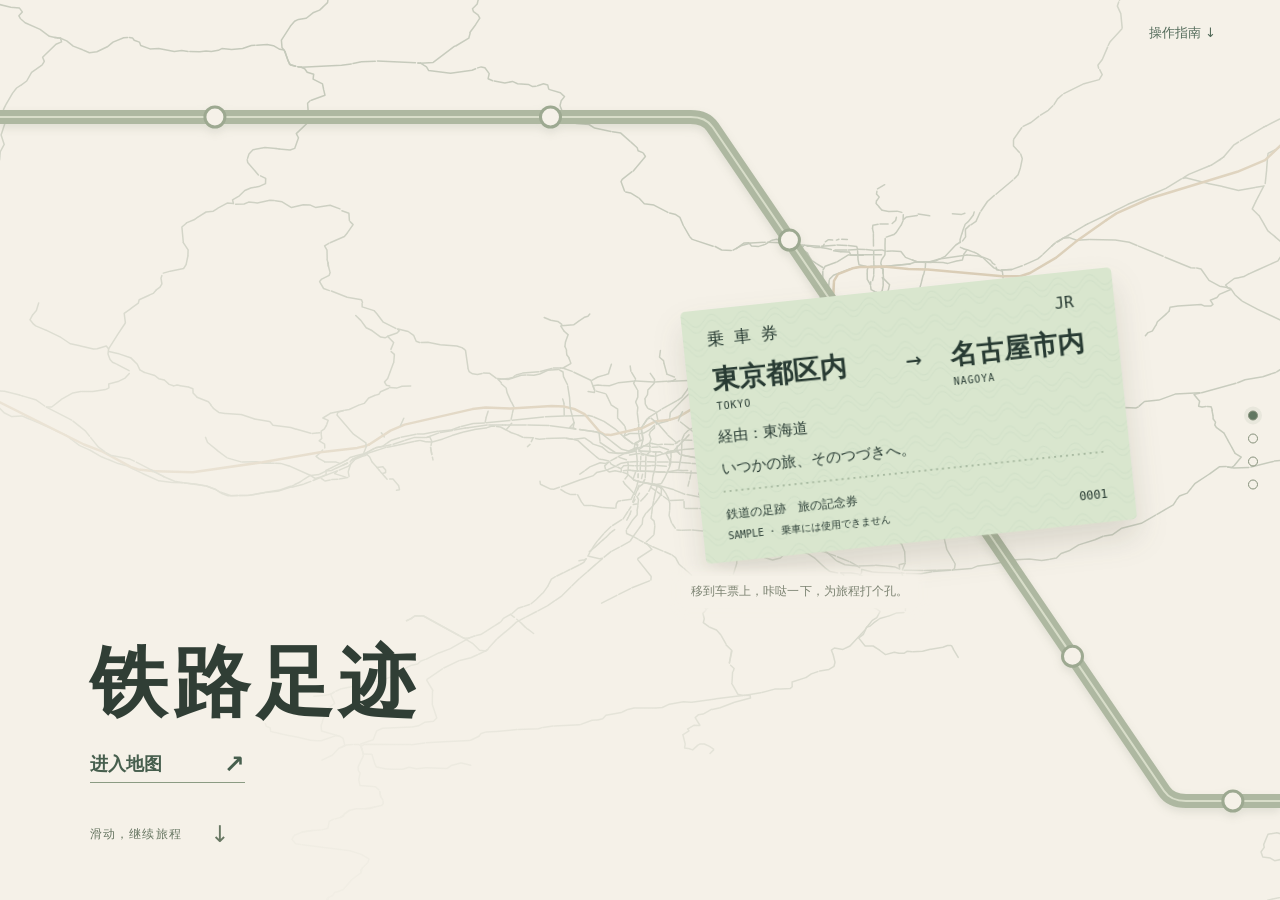
==== commit 3c4f2127: "Add files via upload" ====
--- a/guide.html
+++ b/guide.html
@@ -1,9 +1,8 @@
-<!doctype html><html lang="zh-CN"><head><meta http-equiv="Content-Security-Policy" content="default-src 'self'; script-src 'self'; style-src 'self' 'unsafe-inline'; img-src 'self' data: blob:; connect-src 'self'; object-src 'none'; base-uri 'self'; form-action 'none'"><meta name="referrer" content="strict-origin-when-cross-origin"><meta charset="utf-8"><meta name="viewport" content="width=device-width,initial-scale=1"><meta name="description" content="点亮日本铁路旅程，收藏自己的铁路足迹与旅行荣誉。"><title>铁路足迹 · 留下你的日本铁路旅程</title><link rel="stylesheet" href="style.css"><link rel="stylesheet" href="honors.css"><link rel="stylesheet" href="guide.css"><link rel="stylesheet" href="polish.css"><link rel="stylesheet" href="cover.css"></head><body class="cover-page">
+<!doctype html><html lang="zh-CN"><head><meta http-equiv="Content-Security-Policy" content="default-src 'self'; script-src 'self'; style-src 'self' 'unsafe-inline'; img-src 'self' data: blob:; connect-src 'self'; object-src 'none'; base-uri 'self'; form-action 'none'"><meta name="referrer" content="strict-origin-when-cross-origin"><meta charset="utf-8"><meta name="viewport" content="width=device-width,initial-scale=1"><meta name="description" content="点亮日本铁路旅程，收藏自己的铁路足迹与旅行荣誉。"><title>铁路足迹 · 留下你的日本铁路旅程</title><link rel="stylesheet" href="style.css"><link rel="stylesheet" href="honors.css"><link rel="stylesheet" href="guide.css"><link rel="stylesheet" href="polish.css"><link rel="stylesheet" href="cover.css?v=ee7c379cad2f"><link rel="stylesheet" href="pages.css?v=39eb17828d75"></head><body class="cover-page">
 <a class="skip-cover" href="#instructions">跳至操作指南</a>
 <header class="cover-nav"><a href="#instructions">操作指南 ↓</a></header>
-<main><section class="cover" aria-labelledby="cover-title">
-<svg class="rail-network" viewBox="0 0 1440 900" preserveAspectRatio="none" aria-hidden="true"><defs><path id="track-a" d="M-40 40H270Q300 40 315 70L685 830Q700 860 730 860H1480"/><path id="track-b" d="M-40 860H270Q300 860 315 830L685 70Q700 40 730 40H1480"/></defs><g class="track track-green"><use href="#track-a"/></g><g class="track track-gold"><use href="#track-b"/></g><g class="cover-train" fill="#526c5a" stroke="#f5f1e8" stroke-width="2"><rect x="-43" y="-6" width="22" height="12" rx="4"/><rect x="-18" y="-6" width="22" height="12" rx="4"/><rect x="7" y="-6" width="27" height="12" rx="6"/><rect x="23" y="-3" width="5" height="6" rx="1" fill="#f5f1e8" stroke="none"/><animateMotion dur="24s" begin="-4s" repeatCount="indefinite" rotate="auto"><mpath href="#track-a"/></animateMotion></g><g class="cover-train" fill="#aa8851" stroke="#f5f1e8" stroke-width="2"><rect x="-43" y="-6" width="22" height="12" rx="4"/><rect x="-18" y="-6" width="22" height="12" rx="4"/><rect x="7" y="-6" width="27" height="12" rx="6"/><rect x="23" y="-3" width="5" height="6" rx="1" fill="#f5f1e8" stroke="none"/><animateMotion dur="29s" begin="-18s" repeatCount="indefinite" rotate="auto"><mpath href="#track-b"/></animateMotion></g></svg><button class="crossing-station" id="crossing-station" title="点击切换站名" aria-label="当前站名：东京，点击切换"><span class="station-sign"><span id="crossing-name" aria-live="polite">东京</span><small id="station-roman">TOKYO</small><span class="station-platform" aria-hidden="true">● ━━━━━ ●</span></span><span class="station-switch" aria-hidden="true">↻</span></button>
-<div class="cover-copy"><h1 id="cover-title">铁路足迹</h1><a class="enter-map" href="map.html">进入地图 <span>↗</span></a></div>
+<main><section class="cover page-panel" id="cover" aria-labelledby="cover-title">
+<img class="regional-network" alt="" aria-hidden="true"><div class="cover-shade" aria-hidden="true"></div><svg class="plan-b-path" viewBox="0 0 1440 900" preserveAspectRatio="none" aria-hidden="true"><path class="ribbon" d="M-25 115H770Q800 115 815 143L1240 775Q1255 800 1290 800H1465"/><path class="shine" d="M-25 112H770Q800 112 815 140L1240 772Q1255 797 1290 797H1465"/><g class="plan-b-stations"><circle cx="200" cy="115" r="10"/><circle cx="490" cy="115" r="10"/><circle cx="875" cy="232" r="10"/><circle cx="1190" cy="701" r="10"/><circle cx="1380" cy="800" r="10"/></g></svg><div class="cover-copy"><h1 id="cover-title">铁路足迹</h1><a class="enter-map" href="map.html">进入地图 <span>↗</span></a></div>
 <div class="ticket-scene">
 <button class="souvenir-ticket" id="punch-ticket" aria-label="给纪念车票打孔" aria-describedby="ticket-hint">
 <svg viewBox="0 0 440 258" role="img" aria-label="JR 纸质乘车券风格纪念票，东京至名古屋">
@@ -11,12 +10,12 @@
 <g mask="url(#ticket-cut)"><rect x="1" y="1" width="438" height="256" rx="5" fill="#d9e6ce"/><rect x="1" y="1" width="438" height="256" rx="5" fill="url(#ticket-pattern)"/>
 <g fill="#283b33" font-family="'MS Gothic','Yu Gothic',monospace"><text x="25" y="37" font-size="17">乗 車 券</text><text x="398" y="37" font-size="16" text-anchor="end">JR</text><text x="26" y="82" font-size="27" font-weight="700" id="ticket-from">東京都区内</text><text x="223" y="82" font-size="27">→</text><text x="268" y="82" font-size="27" font-weight="700" id="ticket-to">名古屋市内</text><text x="28" y="103" font-size="10" letter-spacing="1" id="ticket-from-en">TOKYO</text><text x="269" y="103" font-size="10" letter-spacing="1" id="ticket-to-en">NAGOYA</text><text x="26" y="136" font-size="15" id="ticket-via">経由：東海道</text><text x="26" y="168" font-size="15">いつかの旅、そのつづきへ。</text><path d="M26 186H414" stroke="#7c9278" stroke-dasharray="2 4"/><text x="26" y="213" font-size="12">鉄道の足跡　旅の記念券</text><text x="26" y="235" font-size="10">SAMPLE · 乗車には使用できません</text><text x="412" y="233" text-anchor="end" font-size="12">0001</text></g></g><g id="punch-rims" fill="none" stroke="#53604b" stroke-width="2.5"></g></svg></button>
 <p id="ticket-hint">移到车票上，咔哒一下，为旅程打个孔。</p><span id="punch-status" class="sr-only" role="status" aria-live="polite"></span><button id="reset-ticket" class="reset-ticket" hidden>换一张车票 ↺</button></div>
-<a class="scroll-guide" href="#instructions"><span>往下，开始你的铁路故事</span><b>↓</b></a>
-</section><section class="intro" id="instructions"><span class="eyebrow">A LITTLE GUIDE TO YOUR NEXT JOURNEY</span><h2>把风景留在心里，<br>把旅程留在地图上。</h2><p>从第一次出发，到再一次重逢。<br>点亮走过的铁道，收藏属于你的旅行成绩单。</p></section><section class="steps-section" aria-labelledby="steps-title"><div class="section-heading"><span>01 / START YOUR JOURNEY</span><h2 id="steps-title">三步，留下一段足迹</h2></div><div class="steps">
+<a class="scroll-guide" href="#instructions"><span>滑动，继续旅程</span><b>↓</b></a>
+</section><section class="page-panel" id="instructions" aria-label="操作指南"><div class="page-content"><section class="intro"><span class="eyebrow">A LITTLE GUIDE TO YOUR NEXT JOURNEY</span><h2>把风景留在心里，<br>把旅程留在地图上。</h2><p>从第一次出发，到再一次重逢。<br>点亮走过的铁道，收藏属于你的旅行成绩单。</p></section><section class="steps-section" aria-labelledby="steps-title"><div class="section-heading"><span>01 / START YOUR JOURNEY</span><h2 id="steps-title">三步，留下一段足迹</h2></div><div class="steps">
 <article><div class="diagram"><svg viewBox="0 0 320 165" role="img" aria-label="点击地图上的线路示意"><path d="M15 135L85 103 136 114 213 53 304 29M15 34L100 65 146 31 244 99 305 91" fill="none" stroke="#d4d1c4" stroke-width="3"/><path d="M24 155L103 101 155 97 203 63 276 13" fill="none" stroke="#55766b" stroke-width="6"/><g fill="#fffdf8" stroke="#55766b" stroke-width="2"><circle cx="103" cy="101" r="6"/><circle cx="203" cy="63" r="6"/></g><circle cx="155" cy="97" r="20" fill="#c5a05a20" stroke="#b79755" stroke-dasharray="3 4"/><path d="M157 95l5 25 6-9 11-3z" fill="#3d5146" stroke="#fffdf8" stroke-width="2"/></svg></div><span class="step-number">01</span><h3>找到那条线</h3><p>点击地图上的线路。线路挤在一起？从弹出的列表里选它。想换一条，也可以在卡片里查找。</p></article>
 <article><div class="diagram station-demo"><span>上车站</span><div>東京 <b>⌕</b></div><span>下车站</span><div>名古屋 <b>⌕</b></div></div><span class="step-number">02</span><h3>选好起点和终点</h3><p>在小卡片里输入站名，选上车站和下车站。地图上的橙色线段，就是这次准备添加的旅程。</p></article>
 <article><div class="diagram"><svg viewBox="0 0 320 165" role="img" aria-label="多个不连续区间可以分别点亮"><path d="M35 83H285" stroke="#d4d1c4" stroke-width="4"/><path d="M35 83H135M235 83H285" stroke="#bd9551" stroke-width="6"/><g fill="#fffdf8" stroke="#bd9551" stroke-width="2"><circle cx="35" cy="83" r="6"/><circle cx="85" cy="83" r="6"/><circle cx="135" cy="83" r="6"/><circle cx="235" cy="83" r="6"/><circle cx="285" cy="83" r="6"/></g><circle cx="185" cy="83" r="5" fill="#fffdf8" stroke="#b9b8ae" stroke-width="2"/><g fill="#7d806f" font-size="13" text-anchor="middle"><text x="35" y="115">A</text><text x="85" y="115">B</text><text x="135" y="115">C</text><text x="185" y="115">D</text><text x="235" y="115">E</text><text x="285" y="115">F</text></g><text x="160" y="43" text-anchor="middle" fill="#8f7746" font-size="13">A—C ＋ E—F</text></svg></div><span class="step-number">03</span><h3>点亮，再加下一段</h3><p>点击“添加这段”，已乘线路变成金色。同一条线坐过好几段？分别添加就好，重叠区间不会重复累计。</p></article>
 </div></section>
-<section class="tips"><article><div class="story-visual score-visual" role="img" aria-label="示例旅行成绩单：全国覆盖率18.6%，列岛探索者徽章，金色已乘线路"><div class="score-heading">MY RAILWAY MEMORIES <span>示例</span></div><div class="score-layout"><div><small>全国覆盖率</small><strong>18.60<span>%</span></strong><div class="score-honor"><span id="sample-medal" class="rank-medal" aria-hidden="true"></span><b>列岛探索者</b></div></div><svg viewBox="0 0 160 150" aria-hidden="true"><path d="M143 12l-20 19 5 15-22 9-6 26-25 8-13 22-21-1-18 21-16 4M106 55l18 10M75 89l8 18M41 110l-6-19" fill="none" stroke="#c9cbbc" stroke-width="5"/><path d="M100 81L75 89 62 111 41 110 23 131" fill="none" stroke="#b79553" stroke-width="6"/><g fill="#fbf8f0" stroke="#b79553" stroke-width="2"><circle cx="100" cy="81" r="4"/><circle cx="62" cy="111" r="4"/><circle cx="23" cy="131" r="4"/></g></svg></div><div class="score-footer">把这一程，分享给下一位同行的人。 ↗</div></div><h3>你的旅行成绩单</h3><p>打开“我的足迹”，查看全国覆盖率、六区进度与荣誉。再用“导出截图”选择全图、当前视野或自由框选，带上徽章，把旅程晒出来。</p></article>
-<article><div class="story-visual backup-visual" role="img" aria-label="导出截图窗口示意：足迹备份位于生成预览下方，包含下载足迹文件和上传足迹文件两个按钮"><div class="mini-dialog"><div class="mini-kicker">A JOURNEY TO KEEP <span>×</span></div><strong>把旅程收藏成一张图</strong><div class="mini-range">截图范围 <div>日本全图 <span>⌄</span></div></div><div class="mini-check">☑ 显示覆盖率与荣誉称号</div><div class="mini-actions"><span>生成预览</span><span>下载 PNG</span></div><div class="mini-backup"><b>足迹备份</b><small>保存已乘线路与区间，换个设备也能续写旅程。</small><div><span>↓ 下载足迹文件</span><span>↑ 上传足迹文件</span></div></div></div></div><h3>记录，记得带走</h3><p>足迹保存在当前浏览器。打开“导出截图”，在“足迹备份”中下载足迹文件；换设备后上传文件，确认合并，就能接着记录。截图用来分享，足迹文件用来恢复。</p></article></section><section class="honors-section"><div class="section-heading"><span>02 / COLLECT YOUR HONORS</span><h2>旅程越多，徽章越闪</h2><p>从第一段旅程，到全线踏破。综合称号随全国覆盖率升级，每一级都有自己的金属徽章。</p></div><div id="honor-grid"></div><div class="extra-rules"><article><span class="small-label">REGIONAL HONORS</span><h3>六区踏破，逐个收藏</h3><p>北海道、东日本、东海、西日本、四国、九州。任一区域的 JR 铁路踏破率<strong>超过85%</strong>，即可获得“XX踏破”。</p><div class="example-badges"><span>北海道踏破</span><span>四国踏破</span></div></article><article><span class="small-label">OFF THE BEATEN TRACK</span><h3>去人少的地方，听铁轨的声音</h3><p>在<strong>至少3条</strong>秘境线路的指定区间留下乘车记录，获得“秘境铁路探险家”。同一线路只计一次。</p><div class="example-badges"><span>秘境铁路探险家</span></div></article></div><p class="honor-note">综合称号、区域踏破与秘境荣誉可以同时拥有。增删足迹后，进度和荣誉会同步更新。</p><details class="secret-guide"><summary>哪些区间可以解锁秘境荣誉？</summary><ul id="guide-secret-lines"></ul></details></section>
-<footer><div class="section-heading"><span>03 / CREDITS</span><h2>数据来源</h2></div><p>铁路与车站：<a href="https://nlftp.mlit.go.jp/ksj/gml/datalist/KsjTmplt-N02-2025.html">日本国土交通省 · 国土数值信息 N02-25</a>，CC BY 4.0，已加工。陆地轮廓：<a href="https://www.naturalearthdata.com/">Natural Earth</a>，Public Domain。</p><p>秘境线路参考：<a href="https://www.jrhokkaido.co.jp/corporate/region/pdf/jyoukyou/transition.pdf">JR北海道</a>、<a href="https://www.jreast.co.jp/press/2025/20251027_ho01.pdf">JR东日本</a>、<a href="https://www.jr-shikoku.co.jp/04_company/disclose/pdf/average/2024.pdf">JR四国</a>公布的利用情况资料。</p><a class="back-map" href="map.html">继续我的旅程 ↗</a></footer></main><script src="secret-lines.js"></script><script src="honors.js"></script><script src="guide.js"></script><script src="cover.js"></script></body></html>
+</div></section><section class="page-panel" id="memories" aria-label="收藏旅程"><div class="page-content"><div class="page-heading"><span>02 / MEMORIES</span><h2>把旅程，留在身边。</h2></div><section class="tips"><article><div class="story-visual score-visual" role="img" aria-label="示例旅行成绩单：全国覆盖率18.6%，列岛探索者徽章，金色已乘线路"><div class="score-heading">MY RAILWAY MEMORIES <span>示例</span></div><div class="score-layout"><div><small>全国覆盖率</small><strong>18.60<span>%</span></strong><div class="score-honor"><span id="sample-medal" class="rank-medal" aria-hidden="true"></span><b>列岛探索者</b></div></div><svg viewBox="0 0 160 150" aria-hidden="true"><path d="M143 12l-20 19 5 15-22 9-6 26-25 8-13 22-21-1-18 21-16 4M106 55l18 10M75 89l8 18M41 110l-6-19" fill="none" stroke="#c9cbbc" stroke-width="5"/><path d="M100 81L75 89 62 111 41 110 23 131" fill="none" stroke="#b79553" stroke-width="6"/><g fill="#fbf8f0" stroke="#b79553" stroke-width="2"><circle cx="100" cy="81" r="4"/><circle cx="62" cy="111" r="4"/><circle cx="23" cy="131" r="4"/></g></svg></div><div class="score-footer">把这一程，分享给下一位同行的人。 ↗</div></div><h3>你的旅行成绩单</h3><p>打开“我的足迹”，查看全国覆盖率、六区进度与荣誉。再用“导出截图”选择全图、当前视野或自由框选，带上徽章，把旅程晒出来。</p></article>
+<article><div class="story-visual backup-visual" role="img" aria-label="导出截图窗口示意：足迹备份位于生成预览下方，包含下载足迹文件和上传足迹文件两个按钮"><div class="mini-dialog"><div class="mini-kicker">A JOURNEY TO KEEP <span>×</span></div><strong>把旅程收藏成一张图</strong><div class="mini-range">截图范围 <div>日本全图 <span>⌄</span></div></div><div class="mini-check">☑ 显示覆盖率与荣誉称号</div><div class="mini-actions"><span>生成预览</span><span>下载 PNG</span></div><div class="mini-backup"><b>足迹备份</b><small>保存已乘线路与区间，换个设备也能续写旅程。</small><div><span>↓ 下载足迹文件</span><span>↑ 上传足迹文件</span></div></div></div></div><h3>记录，记得带走</h3><p>足迹保存在当前浏览器。打开“导出截图”，在“足迹备份”中下载足迹文件；换设备后上传文件，确认合并，就能接着记录。截图用来分享，足迹文件用来恢复。</p></article></section></div></section><section class="page-panel" id="honors" aria-label="荣誉与资料"><div class="page-content"><section class="honors-section"><div class="section-heading"><span>02 / COLLECT YOUR HONORS</span><h2>旅程越多，徽章越闪</h2><p>从第一段旅程，到全线踏破。综合称号随全国覆盖率升级，每一级都有自己的金属徽章。</p></div><div id="honor-grid"></div><div class="extra-rules"><article><span class="small-label">REGIONAL HONORS</span><h3>六区踏破，逐个收藏</h3><p>北海道、东日本、东海、西日本、四国、九州。任一区域的 JR 铁路踏破率<strong>超过85%</strong>，即可获得“XX踏破”。</p><div class="example-badges"><span>北海道踏破</span><span>四国踏破</span></div></article><article><span class="small-label">OFF THE BEATEN TRACK</span><h3>去人少的地方，听铁轨的声音</h3><p>在<strong>至少3条</strong>秘境线路的指定区间留下乘车记录，获得“秘境铁路探险家”。同一线路只计一次。</p><div class="example-badges"><span>秘境铁路探险家</span></div></article></div><p class="honor-note">综合称号、区域踏破与秘境荣誉可以同时拥有。增删足迹后，进度和荣誉会同步更新。</p><details class="secret-guide"><summary>哪些区间可以解锁秘境荣誉？</summary><ul id="guide-secret-lines"></ul></details></section>
+<details class="credits"><summary>数据来源</summary><footer><div class="section-heading"><span>03 / CREDITS</span><h2>数据来源</h2></div><p>铁路与车站：<a href="https://nlftp.mlit.go.jp/ksj/gml/datalist/KsjTmplt-N02-2025.html">日本国土交通省 · 国土数值信息 N02-25</a>，CC BY 4.0，已加工。陆地轮廓：<a href="https://www.naturalearthdata.com/">Natural Earth</a>，Public Domain。</p><p>秘境线路参考：<a href="https://www.jrhokkaido.co.jp/corporate/region/pdf/jyoukyou/transition.pdf">JR北海道</a>、<a href="https://www.jreast.co.jp/press/2025/20251027_ho01.pdf">JR东日本</a>、<a href="https://www.jr-shikoku.co.jp/04_company/disclose/pdf/average/2024.pdf">JR四国</a>公布的利用情况资料。</p><a class="back-map" href="map.html">继续我的旅程 ↗</a></footer></details></div></section></main><script src="secret-lines.js"></script><script src="honors.js"></script><script src="guide.js"></script><script src="cover.js?v=6e93a46912f5"></script><nav class="page-dots" aria-label="封面分页"><button aria-label="第1页：封面" aria-current="page"></button><button aria-label="第2页：操作指南"></button><button aria-label="第3页：收藏旅程"></button><button aria-label="第4页：荣誉与资料"></button></nav><script src="pages.js?v=1811332eee96"></script></body></html>
--- a/pages.css
+++ b/pages.css
@@ -0,0 +1,16 @@
+html:has(.cover-page){height:100%;overflow:hidden;scroll-behavior:auto}.cover-page{height:100%;overflow:hidden;background:#f5f1e8}.cover-page main{height:100svh;overflow:hidden;position:relative}.cover-nav{position:fixed;z-index:20;top:0;right:5vw;height:65px;margin:0}.cover-page main>.page-panel{position:relative;height:100svh;min-height:0;max-height:none;max-width:none;margin:0;padding:0;overflow:hidden;scroll-margin:0}.page-content{height:100%;overflow-y:auto;overscroll-behavior:contain;padding:65px max(6vw,24px) 48px;scrollbar-width:thin}.page-content>section,.page-content>footer,.page-heading,.credits{max-width:1104px;margin-left:auto;margin-right:auto}.cover-page .cover{display:block;isolation:isolate}.regional-network{position:absolute;inset:0;width:100%;height:100%;object-fit:cover;opacity:.52;z-index:-2;pointer-events:none}.cover-shade{position:absolute;inset:0;z-index:-1;background:linear-gradient(25deg,#f5f1e8 0%,#f5f1e8d9 23%,#f5f1e820 65%,#f5f1e870)}.cover .cover-copy{position:absolute;left:7vw;bottom:13vh;margin:0;padding:0;transform:none}.cover .cover-copy h1{font-size:clamp(55px,6vw,88px);margin:0 0 16px;letter-spacing:.08em}.cover .ticket-scene{position:absolute;right:12vw;top:32%;width:34vw;max-width:470px;margin:0}.cover .scroll-guide{left:7vw;bottom:5vh}.page-dots{position:fixed;right:22px;top:50%;transform:translateY(-50%);z-index:30;display:flex;flex-direction:column;gap:13px}.page-dots button{width:10px;height:10px;padding:0;border:1px solid #85907a;border-radius:50%;background:#f5f1e8;outline-offset:5px}.page-dots button[aria-current]{background:#617761;box-shadow:0 0 0 4px #61776115}.cover-page .intro{padding:0 0 18px}.intro .eyebrow,.intro>p{display:none}.intro h2{font-size:32px;line-height:1.35;margin:0 0 10px}.intro h2 br{display:none}.steps-section{padding:0}.section-heading{margin-bottom:20px}.page-heading h2{font-size:34px;margin:12px 0 24px}.page-heading>span{font-size:11px;letter-spacing:.1em;color:#8c947e}.cover-page .tips{padding:0;gap:32px}.page-content .honors-section{padding:0}.page-content .honors-section .section-heading h2{margin:10px 0;font-size:32px}.credits{margin-top:24px;padding-bottom:20px}.credits footer{padding:12px 0}.credits .section-heading{display:none}.cover-page .story-visual{margin-bottom:16px}.page-content .extra-rules{margin-top:20px}.page-content .honor-note{margin:12px 0}
+@media(max-width:700px){.cover-nav{right:23px}.cover .cover-copy{left:8vw;bottom:16vh}.cover .cover-copy h1{font-size:56px}.cover .ticket-scene{width:66vw;right:14vw;top:22%;max-width:360px}.cover .scroll-guide{left:8vw;bottom:6vh}.page-content{padding:64px 32px 36px 22px}.page-dots{right:11px;gap:17px}.page-dots button{width:8px;height:8px}.intro h2{font-size:25px}.page-heading h2{font-size:28px}.page-content .steps{grid-template-columns:1fr;gap:16px}.page-content .steps article{display:grid;grid-template-columns:92px 1fr;column-gap:14px}.page-content .steps .diagram{grid-row:1/4;height:95px;margin:0;padding:7px}.page-content .steps .step-number{font-size:10px}.page-content .steps h3{font-size:17px;margin:4px 0}.page-content .steps p{font-size:12px;margin:0}.page-content .station-demo{font-size:9px;gap:2px}.page-content .station-demo>div{padding:3px;font-size:10px}.cover-page .tips{grid-template-columns:1fr;gap:26px}.cover-page .tips article p{font-size:13px}.cover-page .story-visual{height:290px}.mini-dialog{padding:8px 10px}.mini-dialog>strong{font-size:18px}.score-layout{height:155px}.score-layout strong{font-size:34px}.page-content #honor-grid{grid-template-columns:repeat(2,1fr);gap:9px}.page-content .honor-tile{padding:10px}.page-content .honor-tile h3{font-size:13px}.page-content .honor-tile p{font-size:10px}.page-content .extra-rules{grid-template-columns:1fr}}
+@media(max-height:640px) and (min-width:701px){.cover .ticket-scene{top:20%;width:30vw}.page-content{padding-top:45px}.cover .cover-copy h1{font-size:60px}}
+
+/* Fit each editorial spread to the available height rather than scrolling it. */
+.page-content{overflow:hidden;padding-top:60px;padding-bottom:24px}.page-fit{transform-origin:top center}.page-content .tips{margin:12px auto 0;border:0;gap:28px}.page-content .story-visual{height:clamp(210px,36vh,320px)}.page-content .score-layout{height:160px}.page-content .tips p{margin:7px 0;font-size:14px;line-height:1.65}.page-content .page-heading h2{margin:7px 0 14px}.page-content #honor-grid{margin:16px 0;gap:9px}.page-content .honor-tile{padding:12px 14px}.page-content .honor-tile .rank-medal{width:36px;height:44px;flex-basis:36px}.page-content .honor-tile h3{font-size:15px}.page-content .extra-rules{margin-top:12px;gap:25px}.page-content .extra-rules h3{font-size:18px;margin:5px 0}.page-content .extra-rules p{font-size:13px;line-height:1.6;margin:6px 0}.page-content .example-badges{margin:8px 0}.page-content .honors-section .section-heading p{font-size:14px;margin:8px 0}.page-content .honor-note{font-size:12px;margin:8px 0}.page-content .secret-guide{padding-top:9px;margin:8px 0}.page-content .credits{margin:8px auto;padding:0;font-size:14px}.page-content .section-heading{margin-bottom:12px}.info-dialog{background:#f5f1e8;color:#52604e;border:1px solid #d8d1c0;border-radius:12px;max-width:700px;width:90vw;max-height:80svh;padding:28px}.info-dialog::backdrop{background:#26352666}.info-dialog>button{float:right}.info-dialog small{display:block}.info-dialog footer{border:0}.info-dialog a{color:#526a59}
+.plan-b-path{position:absolute;inset:0;width:100%;height:100%;z-index:0;pointer-events:none;filter:drop-shadow(0 6px 4px #34463125)}.plan-b-path path{fill:none;stroke-linejoin:round;stroke-linecap:round;vector-effect:non-scaling-stroke}.plan-b-path .ribbon{stroke:#70806a;stroke-width:14}.plan-b-path .shine{stroke:#b8c0a0;stroke-width:2;opacity:.7}.cover .cover-copy,.cover .ticket-scene,.cover .scroll-guide{z-index:2}
+@media(max-width:700px){.page-content{padding:58px 30px 20px 20px}.page-content .tips{gap:20px}.page-content .tips article{display:grid;grid-template-columns:44% 1fr;column-gap:14px;align-content:start}.page-content .tips .story-visual{grid-row:1/3;height:210px;padding:8px;margin:0}.page-content .tips h3{font-size:17px}.page-content .tips p{font-size:12px;line-height:1.7}.page-content .score-heading{font-size:6px}.page-content .score-layout{height:130px;display:block}.page-content .score-layout>svg{display:none}.page-content .score-layout strong{font-size:27px}.page-content .score-honor{font-size:9px;gap:4px}.page-content .score-footer{font-size:8px}.page-content .mini-dialog{padding:7px}.page-content .mini-dialog>strong{font-size:13px;margin:4px 0}.page-content .mini-kicker{font-size:5px}.page-content .mini-range,.page-content .mini-check,.page-content .mini-actions{font-size:7px}.page-content .mini-range>div{font-size:9px;padding:2px}.page-content .mini-check{margin:5px 0}.page-content .mini-actions span{padding:3px}.page-content .mini-backup{margin-top:7px;padding-top:5px}.page-content .mini-backup b{font-size:11px}.page-content .mini-backup small{font-size:6px;margin-bottom:3px}.page-content .mini-backup>div{gap:3px}.page-content .mini-backup>div>span{font-size:6px;padding:3px 1px}.page-content #honor-grid{grid-template-columns:repeat(3,1fr);gap:6px;margin:12px 0}.page-content .honor-tile{padding:7px 5px;gap:4px;align-items:center;text-align:center}.page-content .honor-tile .rank-medal{width:25px;height:31px;flex-basis:31px}.page-content .honor-tile .rank-medal svg{width:19px;height:19px}.page-content .honor-tile h3{font-size:11px;margin:2px 0}.page-content .honor-tile p{font-size:8px}.page-content .extra-rules{grid-template-columns:1fr 1fr;gap:12px}.page-content .extra-rules h3{font-size:14px}.page-content .extra-rules p{font-size:11px}.page-content .small-label{font-size:7px}.page-content .example-badges{flex-wrap:wrap;gap:4px}.page-content .example-badges span{font-size:9px;padding:2px 5px}.page-content .honors-section .section-heading h2{font-size:25px}.page-content .honors-section .section-heading p{font-size:12px}.page-content .honor-note{font-size:10px}.plan-b-path .ribbon{stroke-width:9}}
+.page-content .story-visual{height:365px}@media(max-width:700px){.page-content .tips .story-visual{height:240px}.page-content .mini-dialog{line-height:1.35}.page-content .mini-backup small{line-height:1.35}}
+
+.plan-b-path .ribbon{stroke:#aeb8a1}.plan-b-path .shine{stroke:#e0e4d1;opacity:.85}.plan-b-stations circle{fill:#f5f1e8;stroke:#9da991;stroke-width:3;vector-effect:non-scaling-stroke}.plan-b-path{filter:drop-shadow(0 4px 4px #3446311c)}.cover:has(.plan-b-path) #ticket-hint{display:table;position:relative;z-index:3;background:#f5f1e8;border-radius:3px;padding:5px 10px;margin-left:-10px;box-shadow:0 0 10px 5px #f5f1e8}.cover:has(.plan-b-path) .reset-ticket{background:#f5f1e8}
+
+/* Mobile safe areas and a compact landscape composition. */
+.cover-nav{top:env(safe-area-inset-top,0px)}.cover .scroll-guide{bottom:max(5svh,env(safe-area-inset-bottom,0px))}.cover .cover-copy{bottom:13svh}.cover .ticket-scene{top:32%}.plan-b-stations circle{vector-effect:non-scaling-stroke}
+@media(max-width:700px){.cover .cover-copy{bottom:16svh}.cover .ticket-scene{top:22%}.cover .scroll-guide{bottom:max(5svh,env(safe-area-inset-bottom,0px))}.cover #ticket-hint{font-size:10px;line-height:1.6;max-width:100%}.cover .cover-copy h1{font-size:clamp(44px,14vw,56px)}}
+@media(orientation:landscape) and (max-height:500px){.cover .cover-copy{left:6vw;bottom:20svh}.cover .cover-copy h1{font-size:clamp(32px,5.5vw,48px)}.cover .ticket-scene{top:22%;right:10vw;width:32vw;max-width:310px}.cover .ticket-scene>p{margin-top:15px;font-size:9px}.cover .scroll-guide{left:6vw;bottom:5svh}.cover-nav{height:45px;padding:10px 0}.cover .reset-ticket{font-size:10px;margin-top:2px}}
